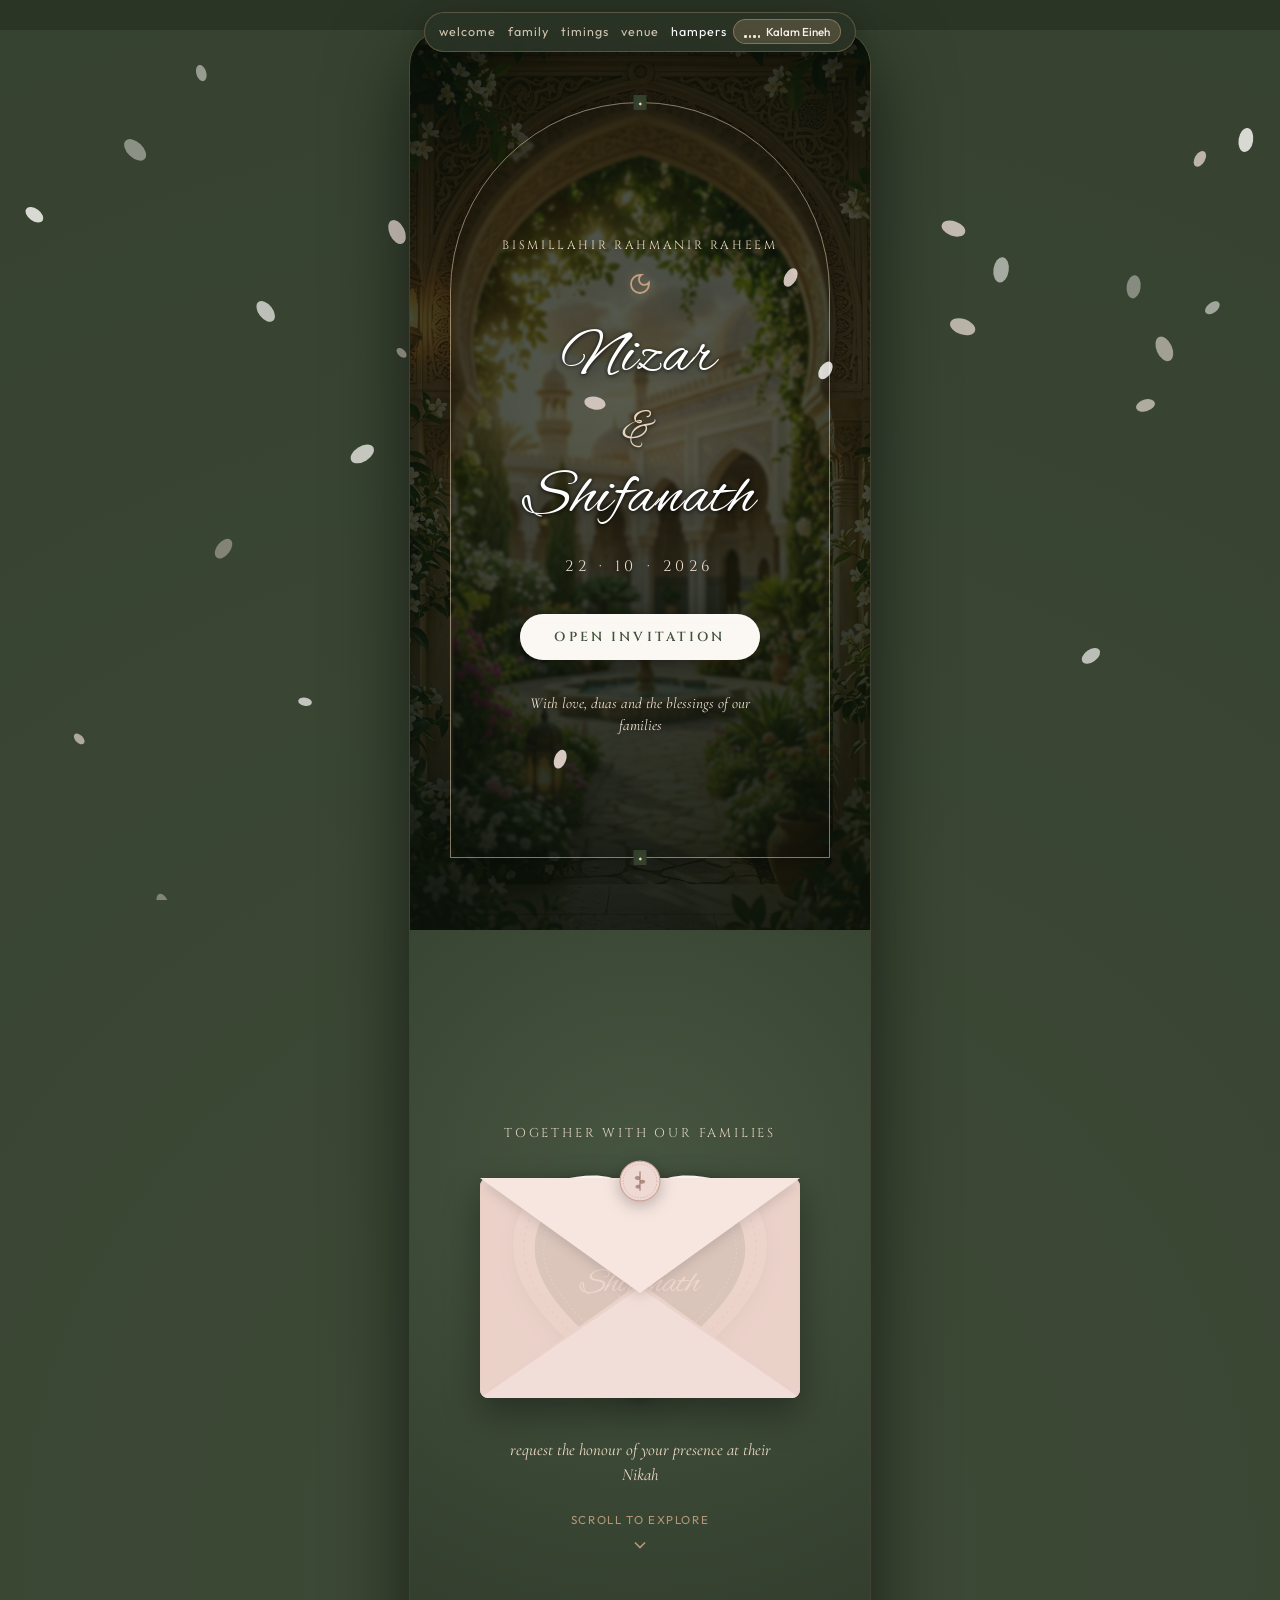
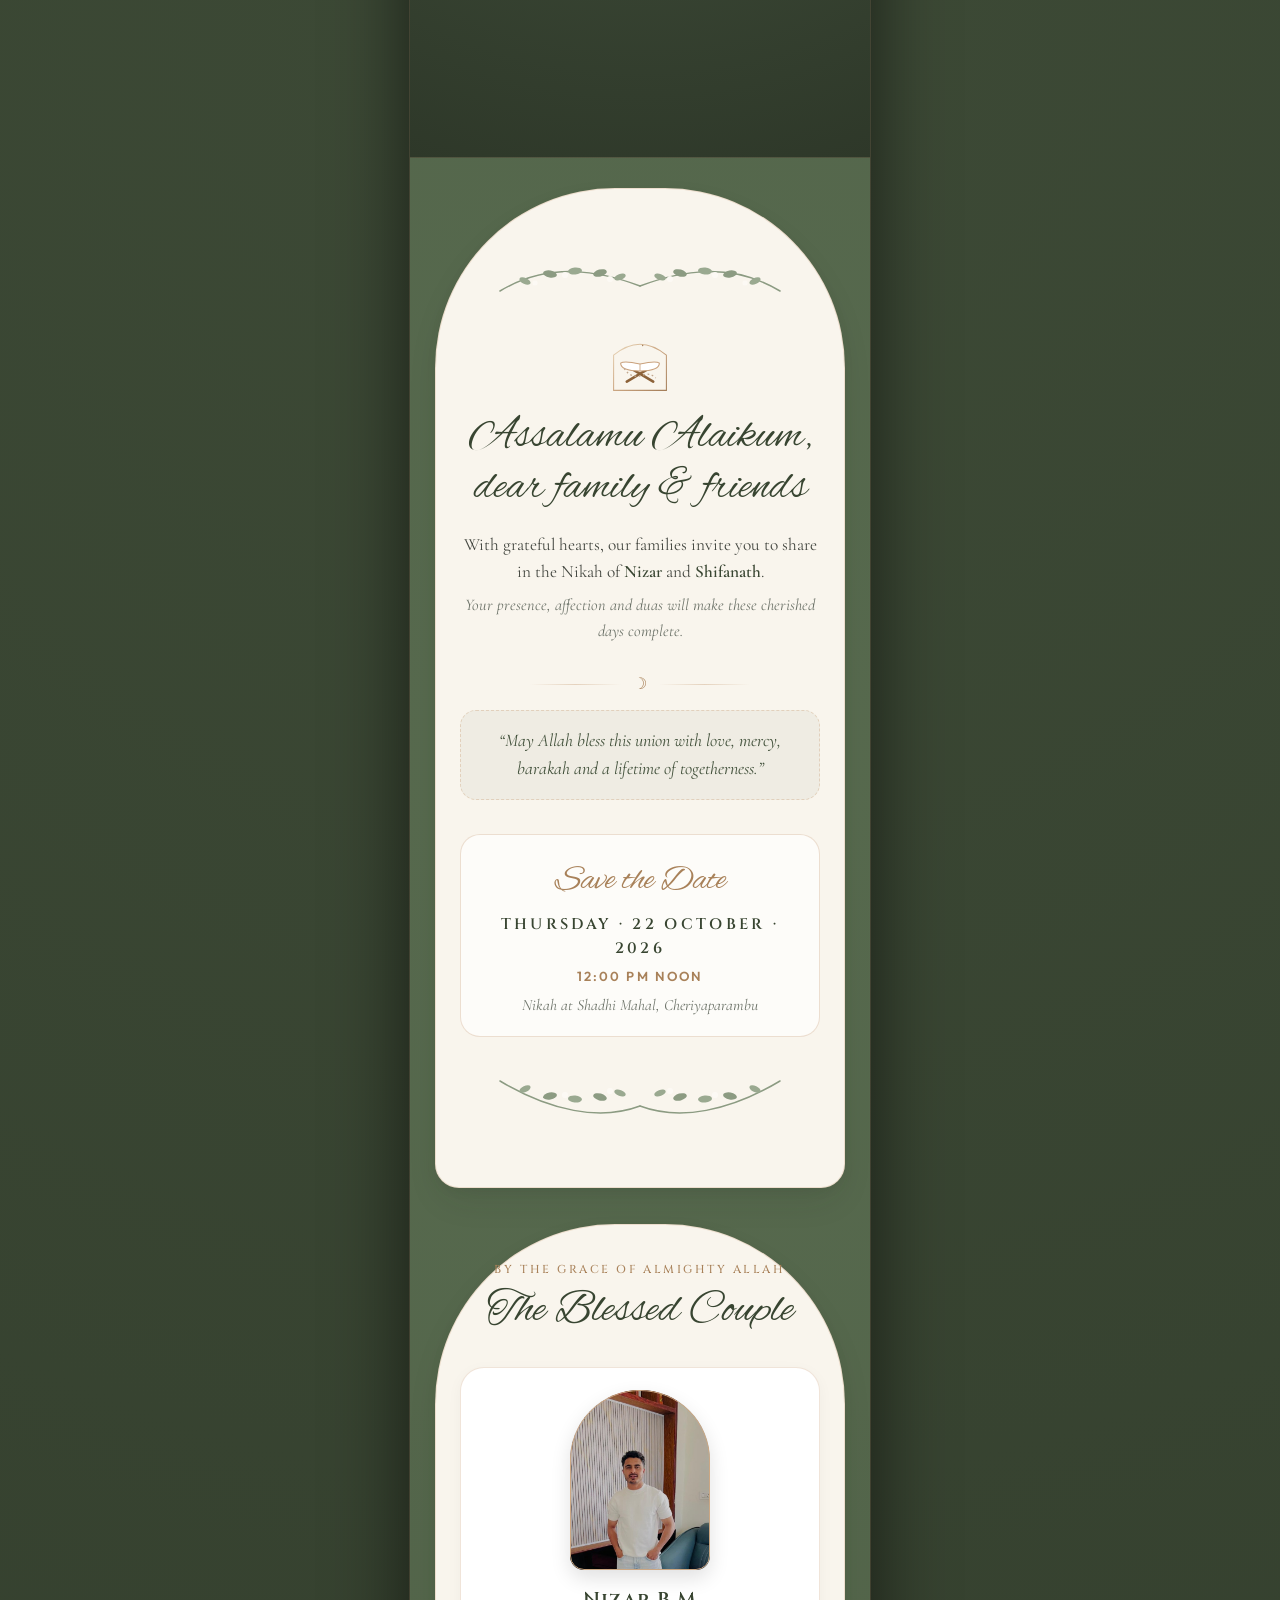
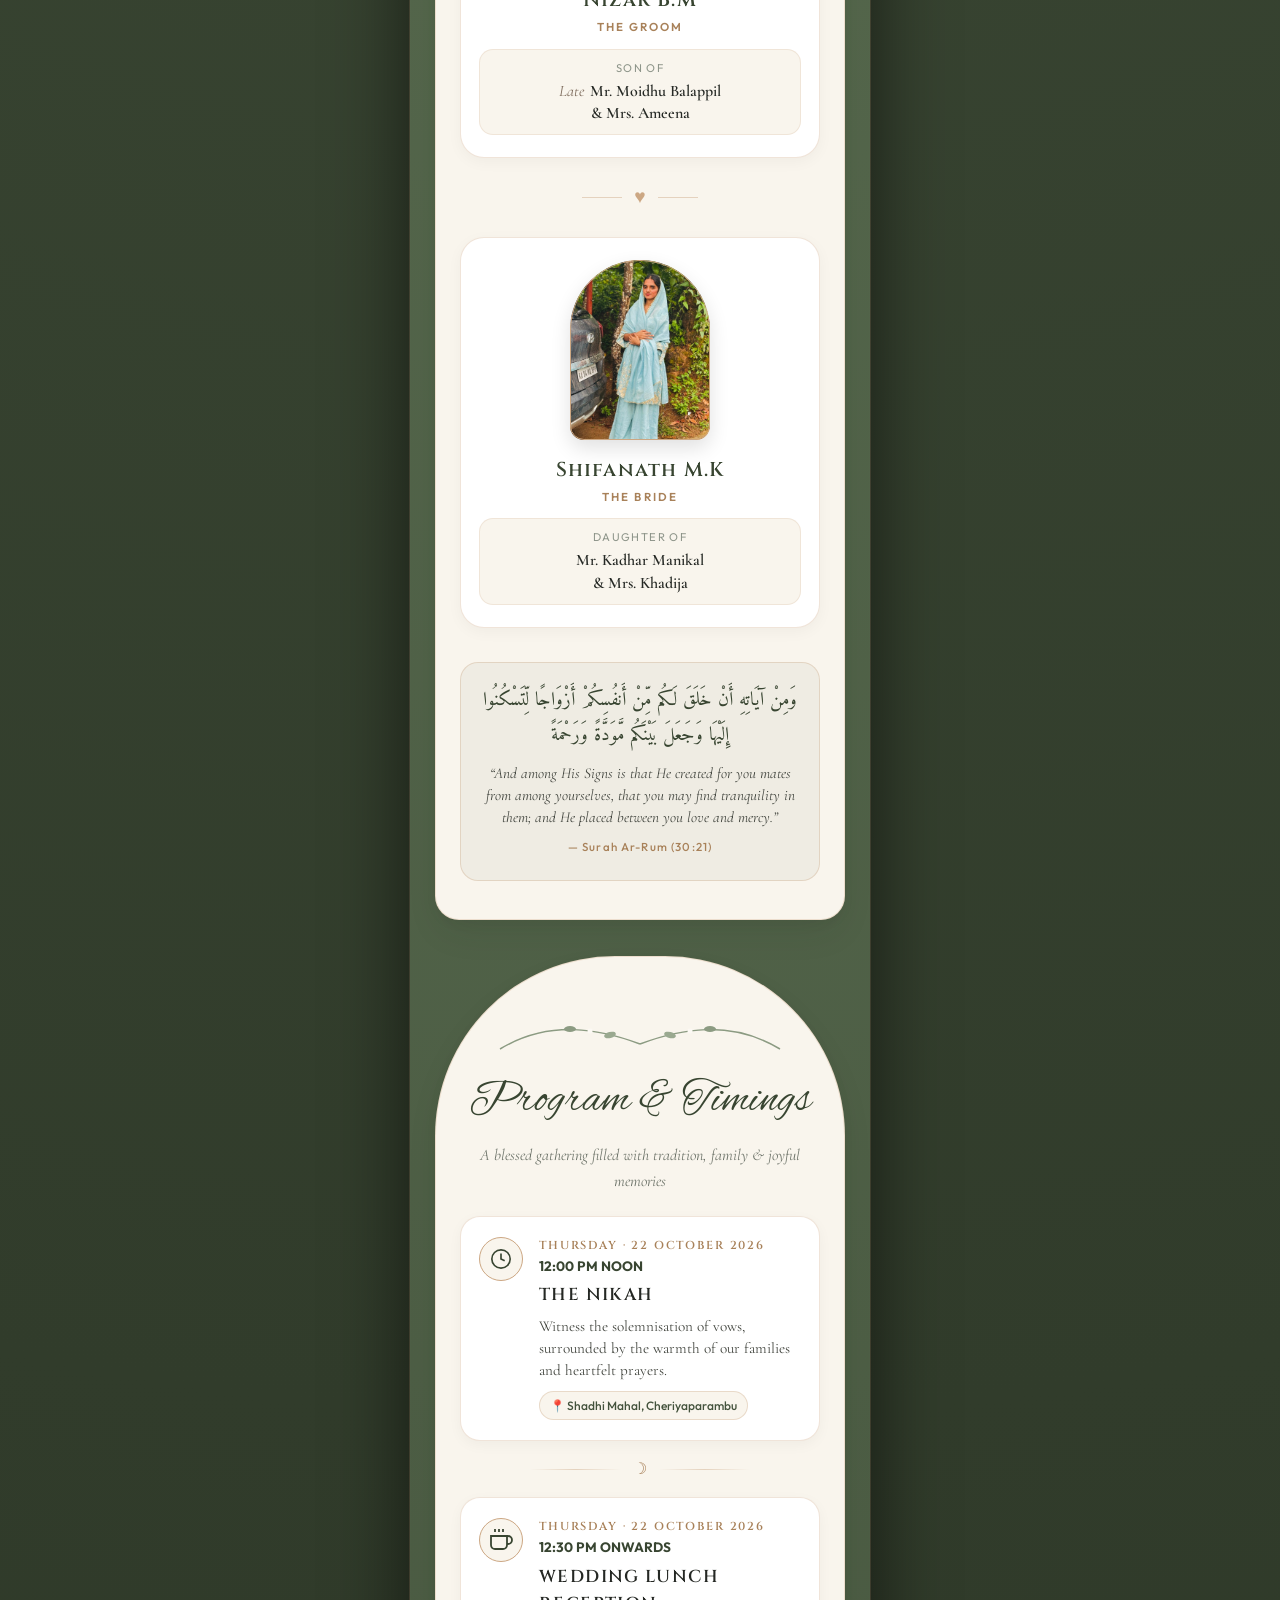
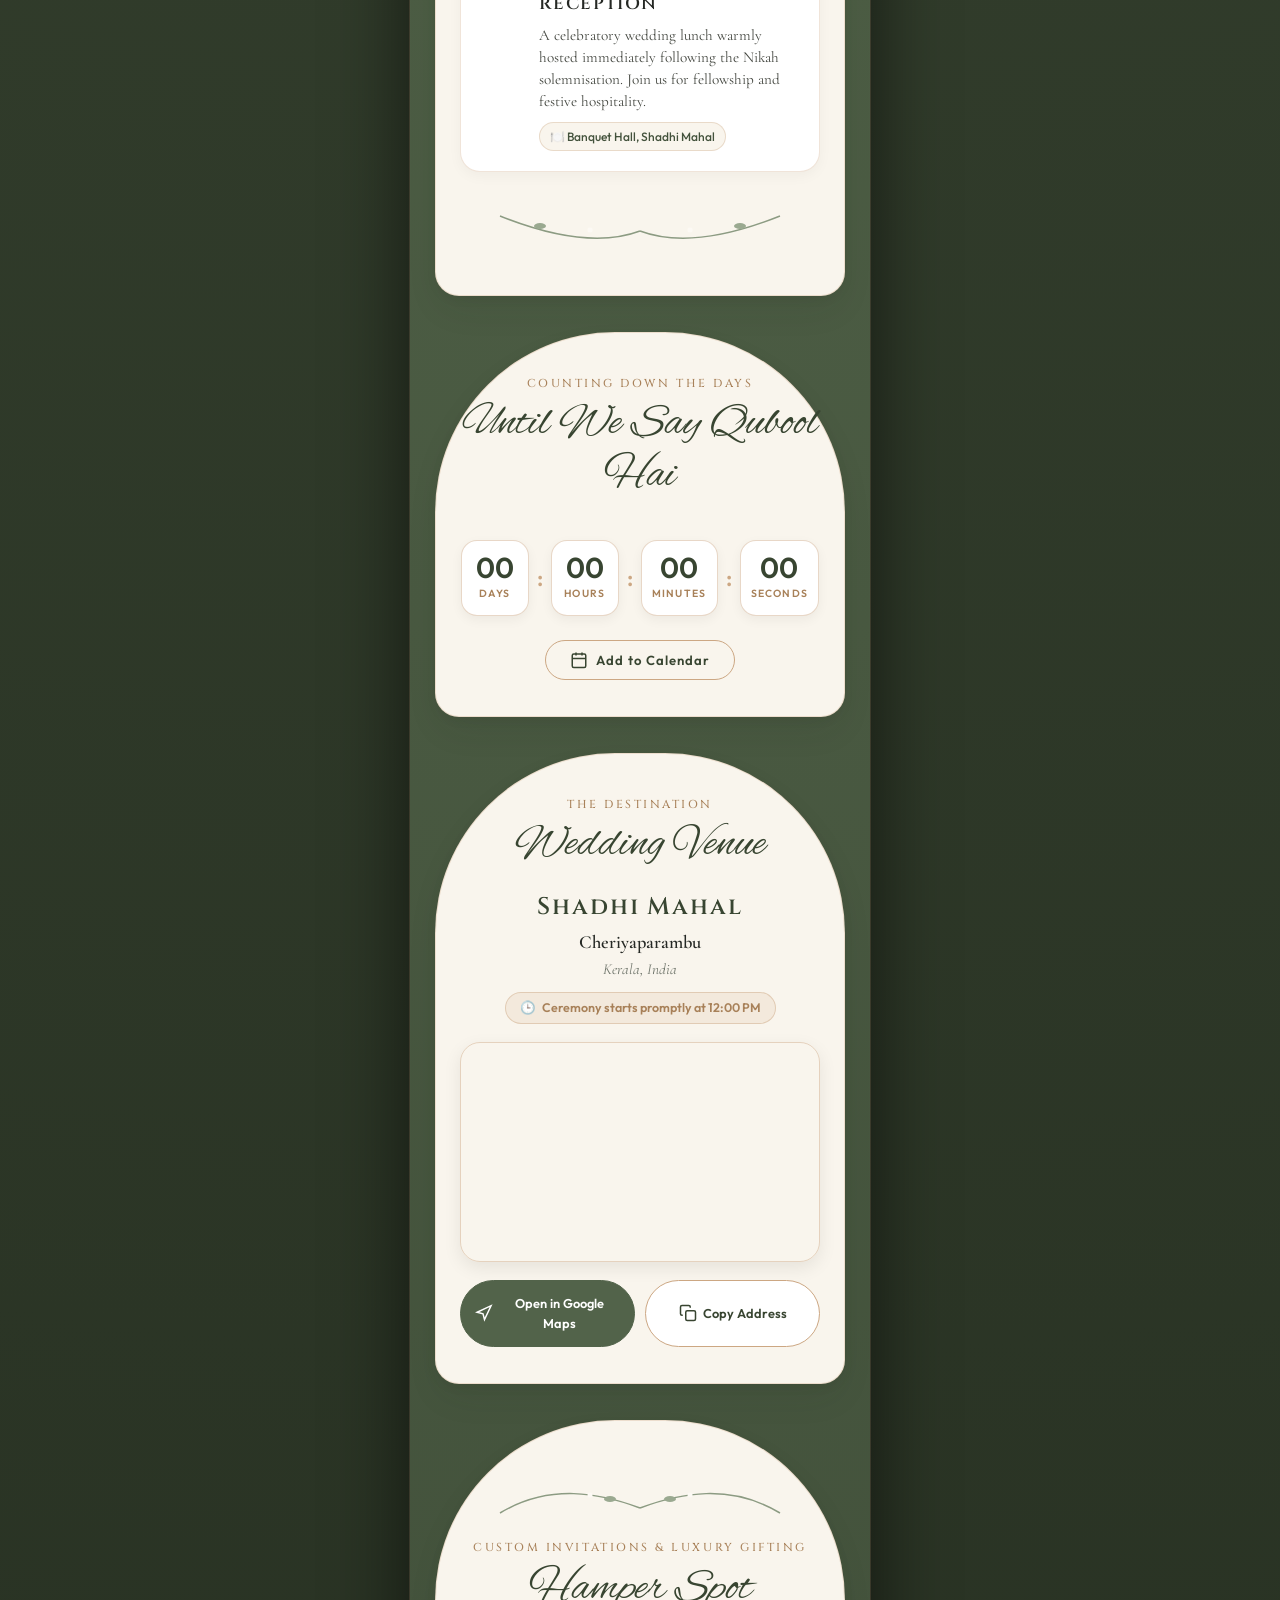
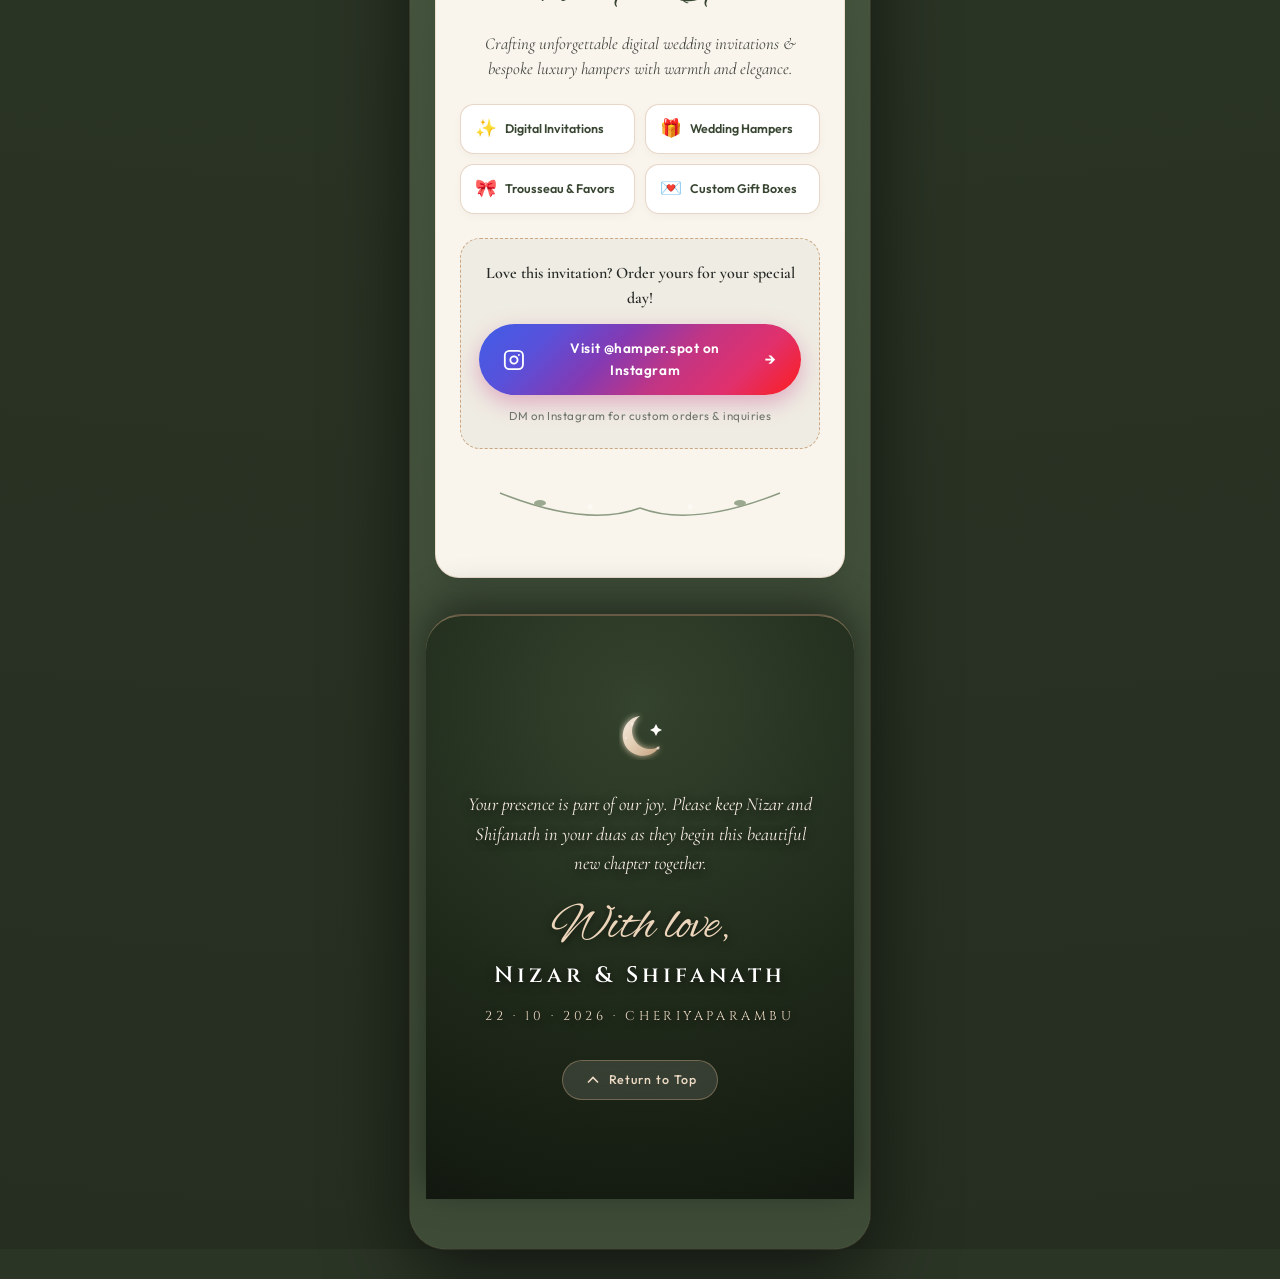
==== nikah-invitation/index.html @ 675d409e "Add files via upload" ====
<!DOCTYPE html>
<html lang="en">
<head>
  <meta charset="UTF-8">
  <meta name="viewport" content="width=device-width, initial-scale=1.0">
  <title>Nikah Ceremony | Nizar &amp; Shifanath</title>
  
  <!-- SEO & Social Sharing Meta Tags -->
  <meta name="description" content="You are cordially invited to celebrate the blessed Nikah of Nizar B.M and Shifanath M.K on Thursday, 22 October 2026 at 12:00 PM at Shadhi Mahal, Cheriyaparambu. Lunch followed after Nikah.">
  <meta property="og:title" content="Nikah Invitation | Nizar &amp; Shifanath">
  <meta property="og:description" content="With love, duas and blessings of our families. 22 October 2026 · Shadhi Mahal, Cheriyaparambu.">
  <meta property="og:image" content="assets/images/hero_garden.jpg">
  <meta property="og:type" content="website">

  <!-- Google Fonts Preconnect -->
  <link rel="preconnect" href="https://fonts.googleapis.com">
  <link rel="preconnect" href="https://fonts.gstatic.com" crossorigin>
  <link href="https://fonts.googleapis.com/css2?family=Alex+Brush&family=Amiri:ital,wght@0,400;0,700;1,400&family=Cinzel:wght@400;500;600;700&family=Cormorant+Garamond:ital,wght@0,400;0,500;0,600;0,700;1,400;1,600&family=Great+Vibes&family=Outfit:wght@300;400;500;600;700&display=swap" rel="stylesheet">

  <!-- Stylesheet -->
  <link rel="stylesheet" href="css/style.css">
</head>
<body>

  <!-- Floating Falling Petals Canvas -->
  <canvas id="petalsCanvas" aria-hidden="true"></canvas>

  <!-- ==========================================================================
       BACKGROUND AUDIO PLAYER (Kalam Eineh)
       ========================================================================== -->
  <audio id="bgAudio" loop preload="auto">
    <source src="assets/audio/kalam-eineh.m4a" type="audio/mp4">
    <source src="assets/audio/kalam-eineh.webm" type="audio/webm">
    <source src="assets/audio/bi-saraha-clean.m4a" type="audio/mp4">
  </audio>

  <!-- ==========================================================================
       FLOATING NAVIGATION & AUDIO CONTROLS
       ========================================================================== -->
  <header id="siteHeader" class="site-header" aria-label="Main Navigation">
    <nav class="nav-container">
      <ul class="nav-links">
        <li><a href="#welcome" class="nav-link" id="navWelcome">welcome</a></li>
        <li><a href="#family" class="nav-link" id="navFamily">family</a></li>
        <li><a href="#timings" class="nav-link" id="navTimings">timings</a></li>
        <li><a href="#venue" class="nav-link" id="navVenue">venue</a></li>
        <li><a href="#hampers" class="nav-link" id="navHampers">hampers</a></li>
      </ul>

      <!-- Music Pill Button: Kalam Eineh -->
      <button id="btnToggleMusic" class="music-pill" type="button" aria-label="Toggle background music: Kalam Eineh" title="Kalam Eineh - Sherine (كلام عينيه)">
        <span class="music-bars" aria-hidden="true">
          <span class="bar bar-1"></span>
          <span class="bar bar-2"></span>
          <span class="bar bar-3"></span>
          <span class="bar bar-4"></span>
        </span>
        <span class="music-label">Kalam Eineh</span>
      </button>
    </nav>
  </header>

  <!-- ==========================================================================
       APP CONTAINER (Mobile-First Luxury Container)
       ========================================================================== -->
  <div class="invitation-wrapper">

    <!-- ========================================================================
         SCREEN 1: THE SIGNATURE ARCH HERO SCREEN ("OPEN INVITATION")
         ======================================================================== -->
    <section id="heroScreen" class="hero-screen" aria-label="Wedding Invitation Cover">
      <div class="hero-bg-media">
        <img src="assets/images/hero_garden.jpg" alt="Enchanted Garden Courtyard" class="hero-img">
        <div class="hero-vignette-overlay"></div>
      </div>

      <!-- Outer Arch Frame with Diamond Accents -->
      <div class="hero-arch-frame">
        <div class="arch-diamond-top" aria-hidden="true">◆</div>

        <div class="hero-content">
          <p class="bismillah-text">BISMILLAHIR RAHMANIR RAHEEM</p>
          
          <div class="crescent-icon" aria-hidden="true">
            <svg width="24" height="24" viewBox="0 0 24 24" fill="none" stroke="currentColor" stroke-width="1.8">
              <path d="M12 3a9 9 0 1 0 9 9c0-.46-.04-.92-.1-1.36a5.324 5.324 0 0 1-4.4 2.26 5.5 5.5 0 0 1-5.5-5.5c0-1.88.94-3.53 2.38-4.52A9.13 9.13 0 0 0 12 3z"/>
            </svg>
          </div>

          <h1 class="couple-names-hero">Nizar<br><span class="ampersand">&amp;</span><br>Shifanath</h1>

          <p class="wedding-date-hero">22 &middot; 10 &middot; 2026</p>

          <button id="btnOpenInvitation" class="btn-open-pill" type="button" aria-haspopup="dialog">
            <span class="btn-text">OPEN INVITATION</span>
            <span class="btn-glow" aria-hidden="true"></span>
          </button>

          <p class="hero-blessing-text">With love, duas and the blessings of our families</p>
        </div>

        <div class="arch-diamond-bottom" aria-hidden="true">◆</div>
      </div>
    </section>

    <!-- ========================================================================
         ENVELOPE REVEAL SECTION
         ======================================================================== -->
    <div id="envelopeSection" class="envelope-section">
      <div class="envelope-container">
        
        <p class="together-families-text">TOGETHER WITH OUR FAMILIES</p>

        <!-- Interactive 3D Envelope Box -->
        <div id="interactiveEnvelope" class="interactive-envelope" role="button" tabindex="0" aria-label="Open wedding invitation envelope">
          <!-- Back of envelope -->
          <div class="envelope-back"></div>

          <!-- Letter Card with Scalloped Lace Heart -->
          <div id="envelopeLetter" class="envelope-letter">
            <div class="lace-heart-card">
              <!-- Scalloped Lace Heart SVG Border -->
              <svg class="lace-heart-svg" viewBox="0 0 320 280" fill="none" xmlns="http://www.w3.org/2000/svg">
                <defs>
                  <filter id="laceShadow" x="-10%" y="-10%" width="120%" height="120%">
                    <feDropShadow dx="0" dy="4" stdDeviation="6" flood-color="rgba(0,0,0,0.25)"/>
                  </filter>
                  <linearGradient id="sageGrad" x1="0%" y1="0%" x2="100%" y2="100%">
                    <stop offset="0%" stop-color="#4e5c46" />
                    <stop offset="100%" stop-color="#3b4834" />
                  </linearGradient>
                  <linearGradient id="laceGrad" x1="0%" y1="0%" x2="0%" y2="100%">
                    <stop offset="0%" stop-color="#fdf9f5" />
                    <stop offset="50%" stop-color="#f3e7db" />
                    <stop offset="100%" stop-color="#e8d5c4" />
                  </linearGradient>
                </defs>

                <!-- Outer Scalloped Lace Heart Silhouette -->
                <path d="M160 262 C80 205, 18 152, 18 92 C18 42, 58 14, 108 14 C132 14, 150 24, 160 38 C170 24, 188 14, 212 14 C262 14, 302 42, 302 92 C302 152, 240 205, 160 262 Z"
                      fill="url(#laceGrad)" filter="url(#laceShadow)"/>

                <!-- Delicate Lace Eyelet Perforations & Scallop Beads -->
                <path d="M160 252 C88 200, 30 148, 30 94 C30 48, 66 22, 110 22 C132 22, 150 32, 160 46 C170 32, 188 22, 210 22 C254 22, 290 48, 290 94 C290 148, 232 200, 160 252 Z"
                      stroke="#cca783" stroke-width="2" stroke-dasharray="3,5" fill="none"/>

                <!-- Inner Sage Green Heart -->
                <path d="M160 240 C95 192, 42 144, 42 96 C42 55, 74 30, 112 30 C132 30, 150 40, 160 52 C170 40, 188 30, 208 30 C246 30, 278 55, 278 96 C278 144, 225 192, 160 240 Z"
                      fill="url(#sageGrad)"/>

                <!-- Gold Filigree Inner Lining -->
                <path d="M160 230 C100 185, 52 140, 52 98 C52 62, 80 38, 112 38 C130 38, 148 48, 160 60 C172 48, 190 38, 208 38 C240 38, 268 62, 268 98 C268 140, 220 185, 160 230 Z"
                      stroke="#d8bf9a" stroke-width="1.2" stroke-dasharray="2,3" fill="none" opacity="0.8"/>
              </svg>

              <!-- Names inside Lace Heart -->
              <div class="heart-names-content">
                <span class="heart-name">Nizar</span>
                <span class="heart-ampersand">&amp;</span>
                <span class="heart-name">Shifanath</span>
              </div>
            </div>
          </div>

          <!-- Front Pocket & Flap of Envelope -->
          <div class="envelope-pocket">
            <div class="envelope-bottom-fold"></div>
            <div class="envelope-left-fold"></div>
            <div class="envelope-right-fold"></div>
          </div>

          <div id="envelopeFlap" class="envelope-flap">
            <!-- Wax Seal with Olive Sprig -->
            <div id="waxSeal" class="wax-seal" title="Tap to open">
              <svg viewBox="0 0 60 60" width="46" height="46" fill="none">
                <circle cx="30" cy="30" r="26" fill="#eed9d3" stroke="#cca599" stroke-width="1.5"/>
                <circle cx="30" cy="30" r="22" stroke="#cca599" stroke-width="0.8" stroke-dasharray="2 2"/>
                <path d="M30 18 Q30 34 30 42" stroke="#a07a6e" stroke-width="1.5" stroke-linecap="round"/>
                <path d="M30 24 Q24 22 23 26 Q25 30 30 28" fill="#a07a6e" opacity="0.8"/>
                <path d="M30 29 Q36 27 37 31 Q35 35 30 33" fill="#a07a6e" opacity="0.8"/>
                <path d="M30 35 Q24 34 24 38 Q26 41 30 39" fill="#a07a6e" opacity="0.8"/>
              </svg>
            </div>
          </div>
        </div>

        <p class="request-honour-text">request the honour of your presence at their Nikah</p>

        <!-- Tap or Scroll Indicator -->
        <div class="scroll-cue" aria-hidden="true">
          <span class="scroll-cue-text">Scroll to explore</span>
          <svg class="scroll-cue-arrow" width="20" height="20" viewBox="0 0 24 24" fill="none" stroke="currentColor" stroke-width="2">
            <path d="M6 9l6 6 6-6"/>
          </svg>
        </div>

      </div>
    </div>

    <!-- ========================================================================
         MAIN INVITATION CONTENT
         ======================================================================== -->
    <main id="mainContent" class="main-content">

      <!-- ======================================================================
           SECTION 1: WELCOME & SACRED BLESSINGS CARD
           ====================================================================== -->
      <section id="welcome" class="invitation-card-section" aria-label="Welcome and Islamic Blessings">
        <div class="arched-card">
          <!-- Top Olive Wreath Garland SVG -->
          <div class="botanical-arch-top" aria-hidden="true">
            <svg viewBox="0 0 320 80" class="garland-svg" fill="none">
              <path d="M160 55 C120 40 70 30 20 60" stroke="#7d8f74" stroke-width="1.5" stroke-linecap="round"/>
              <path d="M160 55 C200 40 250 30 300 60" stroke="#7d8f74" stroke-width="1.5" stroke-linecap="round"/>
              <ellipse cx="140" cy="46" rx="6" ry="3" transform="rotate(-20 140 46)" fill="#8d9f84"/>
              <ellipse cx="120" cy="42" rx="7" ry="3.5" transform="rotate(-15 120 42)" fill="#7d8f74"/>
              <ellipse cx="95" cy="40" rx="7" ry="3.5" transform="rotate(-5 95 40)" fill="#8d9f84"/>
              <ellipse cx="70" cy="43" rx="7" ry="3.5" transform="rotate(10 70 43)" fill="#7d8f74"/>
              <ellipse cx="45" cy="50" rx="6" ry="3" transform="rotate(25 45 50)" fill="#8d9f84"/>
              <circle cx="130" cy="48" r="3" fill="#fdfaf6"/>
              <circle cx="85" cy="44" r="3" fill="#fdfaf6"/>
              <circle cx="55" cy="52" r="2.5" fill="#fdfaf6"/>
              <ellipse cx="180" cy="46" rx="6" ry="3" transform="rotate(20 180 46)" fill="#8d9f84"/>
              <ellipse cx="200" cy="42" rx="7" ry="3.5" transform="rotate(15 200 42)" fill="#7d8f74"/>
              <ellipse cx="225" cy="40" rx="7" ry="3.5" transform="rotate(5 225 40)" fill="#8d9f84"/>
              <ellipse cx="250" cy="43" rx="7" ry="3.5" transform="rotate(-10 250 43)" fill="#7d8f74"/>
              <ellipse cx="275" cy="50" rx="6" ry="3" transform="rotate(-25 275 50)" fill="#8d9f84"/>
              <circle cx="190" cy="48" r="3" fill="#fdfaf6"/>
              <circle cx="235" cy="44" r="3" fill="#fdfaf6"/>
              <circle cx="265" cy="52" r="2.5" fill="#fdfaf6"/>
            </svg>
          </div>

          <!-- Quran & Rehal Medallion Vignette -->
          <div class="quran-medallion-wrap">
            <div class="medallion-frame">
              <svg viewBox="0 0 100 80" class="rehal-svg" fill="none">
                <defs>
                  <linearGradient id="goldMedal" x1="0" y1="0" x2="1" y2="1">
                    <stop offset="0%" stop-color="#e9d6b9"/>
                    <stop offset="50%" stop-color="#cca783"/>
                    <stop offset="100%" stop-color="#a47d58"/>
                  </linearGradient>
                </defs>
                <path d="M20 70 L20 30 Q50 5 80 30 L80 70 Z" fill="#f9f5ed" stroke="url(#goldMedal)" stroke-width="1.2"/>
                <path d="M35 60 L65 42 M65 60 L35 42" stroke="#8c6239" stroke-width="3" stroke-linecap="round"/>
                <path d="M50 40 Q32 36 28 39 Q28 48 50 48 Q72 48 72 39 Q68 36 50 40 Z" fill="#fff" stroke="#caa27d" stroke-width="1.2"/>
                <path d="M50 40 L50 48" stroke="#cca783" stroke-width="1"/>
                <path d="M32 45 Q40 58 55 52 Q62 50 68 56" stroke="#c0a68d" stroke-width="1.5" stroke-dasharray="2,3"/>
                <path d="M48 20 A3 3 0 0 0 52 23 A3 3 0 0 1 48 20" fill="#a47d58"/>
                <circle cx="53" cy="19" r="0.8" fill="#a47d58"/>
              </svg>
            </div>
          </div>

          <!-- Greeting -->
          <h2 class="script-title">Assalamu Alaikum,<br>dear family &amp; friends</h2>

          <div class="card-body-text">
            <p>
              With grateful hearts, our families invite you to share in the Nikah of 
              <strong>Nizar</strong> and <strong>Shifanath</strong>.
            </p>
            <p class="blessing-sentence">
              Your presence, affection and duas will make these cherished days complete.
            </p>
          </div>

          <!-- Moon divider -->
          <div class="crescent-divider" aria-hidden="true">
            <span class="divider-line"></span>
            <span class="moon-symbol">☽</span>
            <span class="divider-line"></span>
          </div>

          <!-- Islamic Dua -->
          <blockquote class="islamic-dua">
            &ldquo;May Allah bless this union with love, mercy, barakah and a lifetime of togetherness.&rdquo;
          </blockquote>

          <!-- Save the Date -->
          <div class="save-the-date-block">
            <p class="save-the-date-script">Save the Date</p>
            <p class="date-caps">THURSDAY &middot; 22 OCTOBER &middot; 2026</p>
            <p class="time-caps">12:00 PM NOON</p>
            <p class="venue-caps">Nikah at Shadhi Mahal, Cheriyaparambu</p>
          </div>

          <!-- Bottom Olive Wreath Garland SVG -->
          <div class="botanical-arch-bottom" aria-hidden="true">
            <svg viewBox="0 0 320 80" class="garland-svg-bottom" fill="none">
              <path d="M20 20 C70 50 120 60 160 45" stroke="#7d8f74" stroke-width="1.5" stroke-linecap="round"/>
              <path d="M300 20 C250 50 200 60 160 45" stroke="#7d8f74" stroke-width="1.5" stroke-linecap="round"/>
              <ellipse cx="45" cy="28" rx="6" ry="3" transform="rotate(-25 45 28)" fill="#8d9f84"/>
              <ellipse cx="70" cy="35" rx="7" ry="3.5" transform="rotate(-10 70 35)" fill="#7d8f74"/>
              <ellipse cx="95" cy="38" rx="7" ry="3.5" transform="rotate(5 95 38)" fill="#8d9f84"/>
              <ellipse cx="120" cy="36" rx="7" ry="3.5" transform="rotate(15 120 36)" fill="#7d8f74"/>
              <ellipse cx="140" cy="32" rx="6" ry="3" transform="rotate(20 140 32)" fill="#8d9f84"/>
              <ellipse cx="275" cy="28" rx="6" ry="3" transform="rotate(25 275 28)" fill="#8d9f84"/>
              <ellipse cx="250" cy="35" rx="7" ry="3.5" transform="rotate(10 250 35)" fill="#7d8f74"/>
              <ellipse cx="225" cy="38" rx="7" ry="3.5" transform="rotate(-5 225 38)" fill="#8d9f84"/>
              <ellipse cx="200" cy="36" rx="7" ry="3.5" transform="rotate(-15 200 36)" fill="#7d8f74"/>
              <ellipse cx="180" cy="32" rx="6" ry="3" transform="rotate(-20 180 32)" fill="#8d9f84"/>
              <circle cx="85" cy="34" r="3" fill="#fdfaf6"/>
              <circle cx="130" cy="30" r="3" fill="#fdfaf6"/>
              <circle cx="190" cy="30" r="3" fill="#fdfaf6"/>
              <circle cx="235" cy="34" r="3" fill="#fdfaf6"/>
            </svg>
          </div>
        </div>
      </section>

      <!-- ======================================================================
           SECTION 2: THE BRIDE & GROOM AND FAMILIES (Groom's Father: Late)
           ====================================================================== -->
      <section id="family" class="invitation-card-section" aria-label="Bride and Groom and Parents">
        <div class="arched-card family-card">
          <p class="section-eyebrow">BY THE GRACE OF ALMIGHTY ALLAH</p>
          <h2 class="script-title">The Blessed Couple</h2>
          
          <div class="couple-grid">
            <!-- Groom Card -->
            <div class="person-card groom-profile">
              <div class="person-photo-arch">
                <img src="assets/images/groom.jpg" alt="Groom Nizar B.M" class="person-photo" loading="lazy">
                <div class="photo-gold-border" aria-hidden="true"></div>
              </div>
              <h3 class="person-name">Nizar B.M</h3>
              <p class="person-title">THE GROOM</p>
              <div class="parents-box">
                <span class="parent-label">Son of</span>
                <p class="parent-names"><span class="late-title">Late</span> Mr. Moidhu Balappil<br>&amp; Mrs. Ameena</p>
              </div>
            </div>

            <!-- Couple Heart Centerpiece -->
            <div class="couple-connector" aria-hidden="true">
              <span class="connector-line"></span>
              <span class="connector-heart">&hearts;</span>
              <span class="connector-line"></span>
            </div>

            <!-- Bride Card -->
            <div class="person-card bride-profile">
              <div class="person-photo-arch">
                <img src="assets/images/bride.jpg" alt="Bride Shifanath M.K" class="person-photo" loading="lazy">
                <div class="photo-gold-border" aria-hidden="true"></div>
              </div>
              <h3 class="person-name">Shifanath M.K</h3>
              <p class="person-title">THE BRIDE</p>
              <div class="parents-box">
                <span class="parent-label">Daughter of</span>
                <p class="parent-names">Mr. Kadhar Manikal<br>&amp; Mrs. Khadija</p>
              </div>
            </div>
          </div>

          <!-- Quran Verse on Marriage -->
          <div class="quran-quote-box">
            <div class="arabic-script" lang="ar" dir="rtl">
              وَمِنْ آيَاتِهِ أَنْ خَلَقَ لَكُم مِّنْ أَنفُسِكُمْ أَزْوَاجًا لِّتَسْكُنُوا إِلَيْهَا وَجَعَلَ بَيْنَكُم مَّوَدَّةً وَرَحْمَةً
            </div>
            <p class="quote-translation">
              &ldquo;And among His Signs is that He created for you mates from among yourselves, that you may find tranquility in them; and He placed between you love and mercy.&rdquo;
            </p>
            <span class="quote-surah">&mdash; Surah Ar-Rum (30:21)</span>
          </div>
        </div>
      </section>

      <!-- ======================================================================
           SECTION 3: CELEBRATION TIMINGS & PROGRAM (Lunch Followed after Nikah)
           ====================================================================== -->
      <section id="timings" class="invitation-card-section" aria-label="Ceremony Schedule and Events">
        <div class="arched-card events-card">
          <!-- Top Olive Garland -->
          <div class="botanical-arch-top" aria-hidden="true">
            <svg viewBox="0 0 320 60" class="garland-svg" fill="none">
              <path d="M160 45 C120 30 70 20 20 50" stroke="#7d8f74" stroke-width="1.5"/>
              <path d="M160 45 C200 30 250 20 300 50" stroke="#7d8f74" stroke-width="1.5"/>
              <ellipse cx="130" cy="36" rx="6" ry="3" transform="rotate(-15 130 36)" fill="#8d9f84"/>
              <ellipse cx="190" cy="36" rx="6" ry="3" transform="rotate(15 190 36)" fill="#8d9f84"/>
              <ellipse cx="90" cy="30" rx="6" ry="3" fill="#7d8f74"/>
              <ellipse cx="230" cy="30" rx="6" ry="3" fill="#7d8f74"/>
              <circle cx="110" cy="32" r="2.5" fill="#fdfaf6"/>
              <circle cx="210" cy="32" r="2.5" fill="#fdfaf6"/>
            </svg>
          </div>

          <h2 class="script-title">Program &amp; Timings</h2>
          <p class="celebration-subtitle">A blessed gathering filled with tradition, family &amp; joyful memories</p>

          <div class="timeline-container">
            <!-- Event 1: The Nikah -->
            <div class="timeline-item">
              <div class="timeline-badge" aria-hidden="true">
                <svg width="22" height="22" viewBox="0 0 24 24" fill="none" stroke="currentColor" stroke-width="1.8">
                  <circle cx="12" cy="12" r="10"/>
                  <polyline points="12 6 12 12 16 14"/>
                </svg>
              </div>
              <div class="timeline-content">
                <p class="event-date">THURSDAY &middot; 22 OCTOBER 2026</p>
                <p class="event-time">12:00 PM NOON</p>
                <h3 class="event-title">THE NIKAH</h3>
                <p class="event-desc">
                  Witness the solemnisation of vows, surrounded by the warmth of our families and heartfelt prayers.
                </p>
                <span class="event-location-pill">📍 Shadhi Mahal, Cheriyaparambu</span>
              </div>
            </div>

            <!-- Divider with crescent -->
            <div class="crescent-divider timeline-divider" aria-hidden="true">
              <span class="divider-line"></span>
              <span class="moon-symbol">☽</span>
              <span class="divider-line"></span>
            </div>

            <!-- Event 2: Lunch followed after Nikah -->
            <div class="timeline-item">
              <div class="timeline-badge feast-badge" aria-hidden="true">
                <svg width="24" height="24" viewBox="0 0 24 24" fill="none" stroke="currentColor" stroke-width="1.8">
                  <path d="M18 8h1a4 4 0 0 1 0 8h-1"/>
                  <path d="M2 8h16v9a4 4 0 0 1-4 4H6a4 4 0 0 1-4-4V8z"/>
                  <line x1="6" y1="1" x2="6" y2="4"/>
                  <line x1="10" y1="1" x2="10" y2="4"/>
                  <line x1="14" y1="1" x2="14" y2="4"/>
                </svg>
              </div>
              <div class="timeline-content">
                <p class="event-date">THURSDAY &middot; 22 OCTOBER 2026</p>
                <p class="event-time">12:30 PM ONWARDS</p>
                <h3 class="event-title">WEDDING LUNCH RECEPTION</h3>
                <p class="event-desc">
                  A celebratory wedding lunch warmly hosted immediately following the Nikah solemnisation. Join us for fellowship and festive hospitality.
                </p>
                <span class="event-location-pill">🍽️ Banquet Hall, Shadhi Mahal</span>
              </div>
            </div>
          </div>

          <!-- Bottom Olive Garland -->
          <div class="botanical-arch-bottom" aria-hidden="true">
            <svg viewBox="0 0 320 60" class="garland-svg-bottom" fill="none">
              <path d="M20 20 C70 40 120 50 160 35" stroke="#7d8f74" stroke-width="1.5"/>
              <path d="M300 20 C250 40 200 50 160 35" stroke="#7d8f74" stroke-width="1.5"/>
              <ellipse cx="60" cy="30" rx="6" ry="3" fill="#8d9f84"/>
              <ellipse cx="260" cy="30" rx="6" ry="3" fill="#8d9f84"/>
              <circle cx="110" cy="34" r="2.5" fill="#fdfaf6"/>
              <circle cx="210" cy="34" r="2.5" fill="#fdfaf6"/>
            </svg>
          </div>
        </div>
      </section>

      <!-- ======================================================================
           SECTION 4: LIVE COUNTDOWN & CALENDAR
           ====================================================================== -->
      <section class="invitation-card-section" aria-label="Countdown to Wedding">
        <div class="arched-card countdown-card">
          <p class="section-eyebrow">COUNTING DOWN THE DAYS</p>
          <h2 class="script-title">Until We Say Qubool Hai</h2>

          <div id="countdownGrid" class="countdown-grid" role="timer" aria-live="polite">
            <div class="countdown-unit">
              <span id="countDays" class="unit-number">--</span>
              <span class="unit-label">DAYS</span>
            </div>
            <span class="countdown-separator" aria-hidden="true">:</span>
            <div class="countdown-unit">
              <span id="countHours" class="unit-number">--</span>
              <span class="unit-label">HOURS</span>
            </div>
            <span class="countdown-separator" aria-hidden="true">:</span>
            <div class="countdown-unit">
              <span id="countMins" class="unit-number">--</span>
              <span class="unit-label">MINUTES</span>
            </div>
            <span class="countdown-separator" aria-hidden="true">:</span>
            <div class="countdown-unit">
              <span id="countSecs" class="unit-number">--</span>
              <span class="unit-label">SECONDS</span>
            </div>
          </div>

          <div class="calendar-actions">
            <button id="btnAddToCalendar" class="btn-calendar" type="button">
              <svg width="18" height="18" viewBox="0 0 24 24" fill="none" stroke="currentColor" stroke-width="2">
                <rect x="3" y="4" width="18" height="18" rx="2" ry="2"/>
                <line x1="16" y1="2" x2="16" y2="6"/>
                <line x1="8" y1="2" x2="8" y2="6"/>
                <line x1="3" y1="10" x2="21" y2="10"/>
              </svg>
              <span>Add to Calendar</span>
            </button>
          </div>
        </div>
      </section>

      <!-- ======================================================================
           SECTION 5: VENUE & DIRECTIONS
           ====================================================================== -->
      <section id="venue" class="invitation-card-section" aria-label="Venue and Location">
        <div class="arched-card venue-card">
          <p class="section-eyebrow">THE DESTINATION</p>
          <h2 class="script-title">Wedding Venue</h2>

          <div class="venue-details-box">
            <h3 class="venue-name">Shadhi Mahal</h3>
            <p class="venue-area">Cheriyaparambu</p>
            <p class="venue-sub">Kerala, India</p>

            <div class="venue-time-badge">
              <span class="venue-clock-icon">🕒</span>
              <span>Ceremony starts promptly at 12:00 PM</span>
            </div>
          </div>

          <!-- Location Map Frame -->
          <div class="map-embed-wrapper">
            <iframe 
              src="https://www.google.com/maps?q=Shadhi+Mahal+Cheriyaparambu&output=embed" 
              class="google-map-iframe" 
              loading="lazy" 
              referrerpolicy="no-referrer-when-downgrade"
              title="Google Map location of Shadhi Mahal, Cheriyaparambu">
            </iframe>
          </div>

          <!-- Venue Action Buttons -->
          <div class="venue-action-buttons">
            <a href="https://maps.google.com/?q=Shadhi+Mahal+Cheriyaparambu" target="_blank" rel="noopener noreferrer" class="btn-venue-action primary" id="btnOpenMaps">
              <svg width="18" height="18" viewBox="0 0 24 24" fill="none" stroke="currentColor" stroke-width="2">
                <polygon points="3 11 22 2 13 21 11 13 3 11"/>
              </svg>
              <span>Open in Google Maps</span>
            </a>

            <button type="button" class="btn-venue-action secondary" id="btnCopyAddress">
              <svg width="18" height="18" viewBox="0 0 24 24" fill="none" stroke="currentColor" stroke-width="2">
                <rect x="9" y="9" width="13" height="13" rx="2" ry="2"/>
                <path d="M5 15H4a2 2 0 0 1-2-2V4a2 2 0 0 1 2-2h9a2 2 0 0 1 2 2v1"/>
              </svg>
              <span id="copyBtnText">Copy Address</span>
            </button>
          </div>
        </div>
      </section>

      <!-- ======================================================================
           SECTION 6: INVITATION ORDERS & HAMPERS — HAMPER SPOT
           ====================================================================== -->
      <section id="hampers" class="invitation-card-section" aria-label="Hamper Spot Custom Invitations and Hampers">
        <div class="arched-card hamper-spot-card">
          <!-- Top Olive Garland -->
          <div class="botanical-arch-top" aria-hidden="true">
            <svg viewBox="0 0 320 60" class="garland-svg" fill="none">
              <path d="M160 45 C120 30 70 20 20 50" stroke="#7d8f74" stroke-width="1.5"/>
              <path d="M160 45 C200 30 250 20 300 50" stroke="#7d8f74" stroke-width="1.5"/>
              <ellipse cx="130" cy="36" rx="6" ry="3" fill="#8d9f84"/>
              <ellipse cx="190" cy="36" rx="6" ry="3" fill="#8d9f84"/>
              <circle cx="110" cy="32" r="2.5" fill="#fdfaf6"/>
              <circle cx="210" cy="32" r="2.5" fill="#fdfaf6"/>
            </svg>
          </div>

          <p class="section-eyebrow">CUSTOM INVITATIONS &amp; LUXURY GIFTING</p>
          <h2 class="script-title">Hamper Spot</h2>
          
          <p class="hamper-tagline">
            Crafting unforgettable digital wedding invitations &amp; bespoke luxury hampers with warmth and elegance.
          </p>

          <!-- Hamper Offerings Grid -->
          <div class="hamper-features-grid">
            <div class="hamper-feature-pill">
              <span class="feature-icon">✨</span>
              <span class="feature-title">Digital Invitations</span>
            </div>
            <div class="hamper-feature-pill">
              <span class="feature-icon">🎁</span>
              <span class="feature-title">Wedding Hampers</span>
            </div>
            <div class="hamper-feature-pill">
              <span class="feature-icon">🎀</span>
              <span class="feature-title">Trousseau &amp; Favors</span>
            </div>
            <div class="hamper-feature-pill">
              <span class="feature-icon">💌</span>
              <span class="feature-title">Custom Gift Boxes</span>
            </div>
          </div>

          <div class="hamper-cta-box">
            <p class="hamper-prompt-text">Love this invitation? Order yours for your special day!</p>
            
            <a href="https://www.instagram.com/hamper.spot?xtok=aG1zZnZma3k3bDJi&utm_source=qr" 
               target="_blank" 
               rel="noopener noreferrer" 
               class="btn-hamper-instagram"
               id="btnHamperInstagram">
              <!-- Instagram Gradient Logo SVG -->
              <svg width="22" height="22" viewBox="0 0 24 24" fill="none" stroke="currentColor" stroke-width="2" stroke-linecap="round" stroke-linejoin="round">
                <rect x="2" y="2" width="20" height="20" rx="5" ry="5"></rect>
                <path d="M16 11.37A4 4 0 1 1 12.63 8 4 4 0 0 1 16 11.37z"></path>
                <line x1="17.5" y1="6.5" x2="17.51" y2="6.5"></line>
              </svg>
              <span>Visit @hamper.spot on Instagram</span>
              <span class="btn-arrow" aria-hidden="true">&rarr;</span>
            </a>

            <span class="instagram-handle-sub">DM on Instagram for custom orders &amp; inquiries</span>
          </div>

          <!-- Bottom Olive Garland -->
          <div class="botanical-arch-bottom" aria-hidden="true">
            <svg viewBox="0 0 320 60" class="garland-svg-bottom" fill="none">
              <path d="M20 20 C70 40 120 50 160 35" stroke="#7d8f74" stroke-width="1.5"/>
              <path d="M300 20 C250 40 200 50 160 35" stroke="#7d8f74" stroke-width="1.5"/>
              <ellipse cx="60" cy="30" rx="6" ry="3" fill="#8d9f84"/>
              <ellipse cx="260" cy="30" rx="6" ry="3" fill="#8d9f84"/>
              <circle cx="110" cy="34" r="2.5" fill="#fdfaf6"/>
              <circle cx="210" cy="34" r="2.5" fill="#fdfaf6"/>
            </svg>
          </div>
        </div>
      </section>

      <!-- ======================================================================
           SECTION 7: CLOSING FAMILY BLESSINGS (STUNNING COLOR PALETTE - NO IMAGE)
           ====================================================================== -->
      <section class="night-courtyard-section color-only-closing" aria-label="Closing Duas and Family Blessings">
        
        <!-- Glowing Crescent & Lantern Decorative Motif -->
        <div class="closing-celestial-motif" aria-hidden="true">
          <svg width="60" height="60" viewBox="0 0 60 60" fill="none" class="celestial-crescent-svg">
            <defs>
              <linearGradient id="goldGlow" x1="0%" y1="0%" x2="100%" y2="100%">
                <stop offset="0%" stop-color="#fff6ea"/>
                <stop offset="50%" stop-color="#ecd5ba"/>
                <stop offset="100%" stop-color="#cca783"/>
              </linearGradient>
              <filter id="softGlow">
                <feGaussianBlur stdDeviation="3" result="blur"/>
                <feMerge>
                  <feMergeNode in="blur"/>
                  <feMergeNode in="SourceGraphic"/>
                </feMerge>
              </filter>
            </defs>
            <!-- Crescent Moon -->
            <path d="M30 10 A20 20 0 1 0 50 40 A15 15 0 0 1 30 10 Z" fill="url(#goldGlow)" filter="url(#softGlow)" opacity="0.95"/>
            <!-- Radiant Star Sparkles -->
            <polygon points="46,18 48,22 52,24 48,26 46,30 44,26 40,24 44,22" fill="#fffdfa"/>
            <circle cx="22" cy="18" r="1.5" fill="#faede8" opacity="0.7"/>
            <circle cx="16" cy="32" r="1.2" fill="#faede8" opacity="0.6"/>
            <circle cx="48" cy="42" r="1.5" fill="#faede8" opacity="0.7"/>
          </svg>
        </div>

        <div class="night-content-card">
          <p class="night-dua-text">
            Your presence is part of our joy. Please keep Nizar and Shifanath in your duas as they begin this beautiful new chapter together.
          </p>

          <p class="with-love-script">With love,</p>
          <p class="closing-couple-names">Nizar &amp; Shifanath</p>

          <p class="closing-footer-date">22 &middot; 10 &middot; 2026 &middot; CHERIYAPARAMBU</p>

          <button id="btnScrollToTop" class="btn-back-to-top" type="button" aria-label="Back to top">
            <svg width="20" height="20" viewBox="0 0 24 24" fill="none" stroke="currentColor" stroke-width="2">
              <path d="M18 15l-6-6-6 6"/>
            </svg>
            <span>Return to Top</span>
          </button>
        </div>
      </section>

    </main>

  </div>

  <!-- Toast Notification -->
  <div id="toastNotification" class="toast-notification" role="status" aria-live="polite" hidden></div>

  <!-- JavaScript -->
  <script src="js/script.js"></script>
</body>
</html>
---- nikah-invitation/css/style.css ----
/* ==========================================================================
   NIKAH CEREMONY INVITATION — NIZAR & SHIFANATH
   Theme: Sage Green, Rose Blush & Parchment Garden (Instagram Reel Inspired)
   ========================================================================== */

/* --- CSS Reset & Custom Properties --- */
:root {
  --color-sage-deep: #384531;
  --color-sage-dark: #43523c;
  --color-sage-primary: #52634a;
  --color-sage-medium: #6f8265;
  --color-sage-light: #94a68c;
  --color-sage-soft: #c4d1be;
  --color-sage-wash: #e9efe6;

  --color-cream-bg: #fcf9f4;
  --color-cream-card: #f9f5ed;
  --color-parchment: #f4ecdf;
  --color-parchment-dark: #e8decb;

  --color-blush-soft: #faede8;
  --color-blush-paper: #f4dfd8;
  --color-blush-wax: #e2c0b5;
  --color-blush-deep: #a67c70;

  --color-gold-light: #f3e5ce;
  --color-gold-primary: #cca783;
  --color-gold-dark: #a88159;
  --color-gold-border: rgba(204, 167, 131, 0.45);

  --color-text-charcoal: #252824;
  --color-text-warm: #444740;
  --color-text-muted: #6f756b;
  --color-text-light: #8e958a;
  --color-white: #ffffff;

  --font-script: 'Alex Brush', 'Great Vibes', cursive;
  --font-serif-luxury: 'Cormorant Garamond', Georgia, serif;
  --font-serif-caps: 'Cinzel', serif;
  --font-sans-ui: 'Outfit', -apple-system, BlinkMacSystemFont, sans-serif;
  --font-arabic: 'Amiri', serif;

  --max-app-width: 460px;
  --shadow-card: 0 16px 36px -8px rgba(35, 45, 30, 0.12), 0 4px 12px rgba(0, 0, 0, 0.04);
  --shadow-envelope: 0 20px 40px -10px rgba(45, 35, 30, 0.22);
  --radius-arch: 180px 180px 24px 24px;
  --transition-smooth: all 0.4s cubic-bezier(0.25, 1, 0.5, 1);
}

*, *::before, *::after {
  box-sizing: border-box;
  margin: 0;
  padding: 0;
}

html {
  scroll-behavior: smooth;
  background-color: #2b3526;
  font-size: 16px;
  -webkit-tap-highlight-color: transparent;
}

body {
  font-family: var(--font-serif-luxury);
  color: var(--color-text-warm);
  background: radial-gradient(circle at 50% 20%, #3d4a36 0%, #252e20 100%);
  min-height: 100vh;
  line-height: 1.6;
  overflow-x: hidden;
  position: relative;
}

/* --- Falling Petals Canvas --- */
#petalsCanvas {
  position: fixed;
  top: 0;
  left: 0;
  width: 100vw;
  height: 100vh;
  pointer-events: none;
  z-index: 9999;
}

/* ==========================================================================
   APP CONTAINER (Centered Mobile Experience on Desktop, Fluid on Mobile)
   ========================================================================== */
.invitation-wrapper {
  max-width: var(--max-app-width);
  margin: 0 auto;
  min-height: 100vh;
  background-color: var(--color-sage-primary);
  box-shadow: 0 0 60px rgba(0, 0, 0, 0.45);
  position: relative;
  overflow: hidden;
  display: flex;
  flex-direction: column;
}

/* ==========================================================================
   FLOATING HEADER & NAVBAR
   ========================================================================== */
.site-header {
  position: fixed;
  top: 0;
  left: 50%;
  transform: translateX(-50%) translateY(-100%);
  width: 100%;
  max-width: var(--max-app-width);
  z-index: 1000;
  padding: 12px 14px;
  transition: transform 0.45s cubic-bezier(0.25, 1, 0.5, 1);
  pointer-events: none;
}

.site-header.visible {
  transform: translateX(-50%) translateY(0);
  pointer-events: auto;
}

.nav-container {
  display: flex;
  align-items: center;
  justify-content: space-between;
  background: rgba(43, 53, 38, 0.9);
  backdrop-filter: blur(14px);
  -webkit-backdrop-filter: blur(14px);
  border: 1px solid rgba(204, 167, 131, 0.3);
  border-radius: 999px;
  padding: 6px 14px;
  box-shadow: 0 10px 25px rgba(0, 0, 0, 0.25);
}

.nav-links {
  display: flex;
  gap: 12px;
  list-style: none;
}

.nav-link {
  font-family: var(--font-sans-ui);
  font-size: 0.78rem;
  letter-spacing: 0.08em;
  text-transform: lowercase;
  color: #eeddc9;
  text-decoration: none;
  transition: color 0.25s ease, opacity 0.25s ease;
  font-weight: 400;
  opacity: 0.85;
}

.nav-link:hover, .nav-link.active {
  color: #ffffff;
  opacity: 1;
}

/* Music Pill Button */
.music-pill {
  display: flex;
  align-items: center;
  gap: 6px;
  background: rgba(204, 167, 131, 0.22);
  border: 1px solid var(--color-gold-border);
  border-radius: 999px;
  padding: 4px 10px;
  color: #faede8;
  cursor: pointer;
  font-family: var(--font-sans-ui);
  font-size: 0.72rem;
  font-weight: 500;
  transition: var(--transition-smooth);
}

.music-pill:hover {
  background: rgba(204, 167, 131, 0.38);
  transform: scale(1.03);
}

.music-bars {
  display: flex;
  align-items: flex-end;
  gap: 2px;
  height: 12px;
}

.music-bars .bar {
  width: 2.5px;
  background-color: #f3e5ce;
  border-radius: 1px;
  height: 3px;
  transition: height 0.2s ease;
}

.music-pill.playing .bar-1 { animation: soundBar 1.2s ease-in-out infinite alternate; }
.music-pill.playing .bar-2 { animation: soundBar 0.9s ease-in-out infinite 0.2s alternate; }
.music-pill.playing .bar-3 { animation: soundBar 1.4s ease-in-out infinite 0.4s alternate; }
.music-pill.playing .bar-4 { animation: soundBar 1.1s ease-in-out infinite 0.1s alternate; }

@keyframes soundBar {
  0% { height: 3px; }
  100% { height: 12px; }
}

/* ==========================================================================
   SCREEN 1: THE SIGNATURE ARCH HERO SCREEN
   ========================================================================== */
.hero-screen {
  position: relative;
  width: 100%;
  min-height: 100vh;
  display: flex;
  align-items: center;
  justify-content: center;
  padding: 36px 20px;
  overflow: hidden;
  z-index: 10;
  transition: opacity 0.6s ease, transform 0.6s ease;
}

.hero-screen.hidden-cover {
  display: none;
}

.hero-bg-media {
  position: absolute;
  inset: 0;
  z-index: 1;
}

.hero-img {
  width: 100%;
  height: 100%;
  object-fit: cover;
  object-position: center center;
  filter: brightness(0.82) contrast(1.05);
}

.hero-vignette-overlay {
  position: absolute;
  inset: 0;
  background: radial-gradient(circle at 50% 45%, rgba(20, 28, 18, 0.2) 0%, rgba(12, 18, 10, 0.72) 100%),
              linear-gradient(to bottom, rgba(14, 20, 12, 0.4) 0%, rgba(14, 20, 12, 0.7) 100%);
}

/* Outer Arch Frame Outline with Gold Finials */
.hero-arch-frame {
  position: relative;
  z-index: 2;
  width: 100%;
  max-width: 380px;
  min-height: 84vh;
  margin: auto;
  border: 1.5px solid rgba(225, 205, 175, 0.55);
  border-radius: 190px 190px 0 0;
  padding: 48px 24px 36px;
  display: flex;
  flex-direction: column;
  align-items: center;
  justify-content: space-between;
  text-align: center;
  box-shadow: 0 0 25px rgba(0, 0, 0, 0.35), inset 0 0 35px rgba(0, 0, 0, 0.2);
  backdrop-filter: blur(1.5px);
  -webkit-backdrop-filter: blur(1.5px);
}

.arch-diamond-top,
.arch-diamond-bottom {
  font-size: 0.95rem;
  color: #ecd5ba;
  text-shadow: 0 0 8px rgba(236, 213, 186, 0.6);
  line-height: 1;
}

.arch-diamond-top {
  position: absolute;
  top: -8px;
  left: 50%;
  transform: translateX(-50%);
  background: #313f2b;
  padding: 0 4px;
}

.arch-diamond-bottom {
  position: absolute;
  bottom: -8px;
  left: 50%;
  transform: translateX(-50%);
  background: #313f2b;
  padding: 0 4px;
}

.hero-content {
  display: flex;
  flex-direction: column;
  align-items: center;
  justify-content: center;
  width: 100%;
  flex-grow: 1;
  padding: 20px 0;
}

.bismillah-text {
  font-family: var(--font-serif-caps);
  font-size: 0.75rem;
  letter-spacing: 0.22em;
  color: #eedcc6;
  text-transform: uppercase;
  margin-bottom: 16px;
  text-shadow: 0 2px 6px rgba(0, 0, 0, 0.4);
}

.crescent-icon {
  color: #cca783;
  margin-bottom: 18px;
  opacity: 0.95;
  filter: drop-shadow(0 0 6px rgba(204, 167, 131, 0.5));
}

.couple-names-hero {
  font-family: var(--font-script);
  font-size: 4rem;
  line-height: 1.1;
  color: #ffffff;
  font-weight: 400;
  margin-bottom: 22px;
  text-shadow: 0 4px 18px rgba(0, 0, 0, 0.6), 0 1px 4px rgba(0, 0, 0, 0.8);
  letter-spacing: 0.02em;
}

.couple-names-hero .ampersand {
  font-family: var(--font-script);
  font-size: 2.8rem;
  color: #f7e2c8;
  display: inline-block;
  margin: -8px 0;
  opacity: 0.9;
}

.wedding-date-hero {
  font-family: var(--font-serif-caps);
  font-size: 0.95rem;
  letter-spacing: 0.3em;
  color: #eeddc9;
  margin-bottom: 34px;
  text-shadow: 0 2px 6px rgba(0, 0, 0, 0.5);
}

/* Open Invitation Pill Button */
.btn-open-pill {
  position: relative;
  background: #fbf8f3;
  color: #43523c;
  border: none;
  border-radius: 999px;
  padding: 14px 34px;
  font-family: var(--font-serif-caps);
  font-size: 0.82rem;
  font-weight: 600;
  letter-spacing: 0.24em;
  cursor: pointer;
  box-shadow: 0 8px 24px rgba(0, 0, 0, 0.35), 0 2px 6px rgba(255, 255, 255, 0.4) inset;
  transition: transform 0.3s cubic-bezier(0.25, 1, 0.5, 1), box-shadow 0.3s ease, background 0.3s ease;
  overflow: hidden;
  margin-bottom: 32px;
}

.btn-open-pill:hover, .btn-open-pill:focus-visible {
  transform: translateY(-2px) scale(1.02);
  background: #ffffff;
  box-shadow: 0 12px 30px rgba(0, 0, 0, 0.4), 0 0 20px rgba(255, 255, 255, 0.5);
  outline: none;
}

.btn-open-pill .btn-glow {
  position: absolute;
  top: 0;
  left: -100%;
  width: 100%;
  height: 100%;
  background: linear-gradient(90deg, transparent, rgba(255, 255, 255, 0.6), transparent);
  animation: buttonShimmer 3.5s infinite;
}

@keyframes buttonShimmer {
  0% { left: -100%; }
  35%, 100% { left: 100%; }
}

.hero-blessing-text {
  font-family: var(--font-serif-luxury);
  font-size: 0.95rem;
  font-style: italic;
  color: #f2e4d2;
  line-height: 1.45;
  max-width: 260px;
  text-shadow: 0 2px 8px rgba(0, 0, 0, 0.5);
}

/* ==========================================================================
   ENVELOPE REVEAL SECTION
   ========================================================================== */
.envelope-section {
  position: relative;
  background-color: #3b4735;
  background-image: radial-gradient(circle at 50% 30%, #465540 0%, #2e3829 100%);
  padding: 40px 20px 48px;
  min-height: 92vh;
  display: flex;
  flex-direction: column;
  align-items: center;
  justify-content: center;
  text-align: center;
  border-bottom: 1px solid rgba(204, 167, 131, 0.15);
}

.envelope-container {
  width: 100%;
  max-width: 360px;
  display: flex;
  flex-direction: column;
  align-items: center;
}

.together-families-text {
  font-family: var(--font-serif-caps);
  font-size: 0.8rem;
  letter-spacing: 0.22em;
  color: #ded1be;
  text-transform: uppercase;
  margin-bottom: 24px;
}

/* 3D Envelope Box */
.interactive-envelope {
  position: relative;
  width: 320px;
  height: 220px;
  margin: 10px auto 30px;
  cursor: pointer;
  perspective: 900px;
}

/* Back of envelope */
.envelope-back {
  position: absolute;
  inset: 0;
  background: #ecd5ce;
  border-radius: 8px;
  box-shadow: 0 15px 35px rgba(0, 0, 0, 0.35);
  border: 1px solid #dcbab0;
}

/* Envelope Letter with Lace Heart Card */
.envelope-letter {
  position: absolute;
  top: 15px;
  left: 10px;
  right: 10px;
  bottom: 15px;
  display: flex;
  align-items: center;
  justify-content: center;
  z-index: 2;
  transition: transform 0.85s cubic-bezier(0.2, 0.8, 0.2, 1), box-shadow 0.5s ease;
  transform-origin: bottom center;
}

.lace-heart-card {
  position: relative;
  width: 290px;
  height: 250px;
  display: flex;
  align-items: center;
  justify-content: center;
}

.lace-heart-svg {
  width: 100%;
  height: 100%;
  filter: drop-shadow(0 6px 14px rgba(0, 0, 0, 0.2));
}

.heart-names-content {
  position: absolute;
  top: 36%;
  left: 50%;
  transform: translate(-50%, -50%);
  display: flex;
  flex-direction: column;
  align-items: center;
  text-align: center;
  pointer-events: none;
}

.heart-name {
  font-family: var(--font-script);
  font-size: 2.2rem;
  color: #ffffff;
  line-height: 1.05;
  text-shadow: 0 2px 6px rgba(0, 0, 0, 0.4);
}

.heart-ampersand {
  font-family: var(--font-script);
  font-size: 1.5rem;
  color: #eeddc9;
  line-height: 0.9;
  margin: 2px 0;
}

/* Front Envelope Pocket & Folds */
.envelope-pocket {
  position: absolute;
  inset: 0;
  z-index: 3;
  pointer-events: none;
  overflow: hidden;
  border-radius: 8px;
}

.envelope-bottom-fold {
  position: absolute;
  bottom: 0;
  left: 0;
  right: 0;
  height: 0;
  border-style: solid;
  border-width: 0 160px 115px 160px;
  border-color: transparent transparent #f2ded8 transparent;
  filter: drop-shadow(0 -3px 4px rgba(0, 0, 0, 0.06));
}

.envelope-left-fold {
  position: absolute;
  top: 0;
  bottom: 0;
  left: 0;
  width: 0;
  border-style: solid;
  border-width: 110px 0 110px 160px;
  border-color: transparent transparent transparent #ebd2c9;
  opacity: 0.9;
}

.envelope-right-fold {
  position: absolute;
  top: 0;
  bottom: 0;
  right: 0;
  width: 0;
  border-style: solid;
  border-width: 110px 160px 110px 0;
  border-color: transparent #ebd2c9 transparent transparent;
  opacity: 0.9;
}

/* Top Envelope Flap */
.envelope-flap {
  position: absolute;
  top: 0;
  left: 0;
  right: 0;
  height: 0;
  border-style: solid;
  border-width: 115px 160px 0 160px;
  border-color: #f7e6e0 transparent transparent transparent;
  transform-origin: top center;
  transition: transform 0.6s cubic-bezier(0.4, 0, 0.2, 1);
  z-index: 4;
  filter: drop-shadow(0 4px 6px rgba(0, 0, 0, 0.12));
}

/* Wax Seal Button */
.wax-seal {
  position: absolute;
  top: -135px;
  left: -23px;
  width: 46px;
  height: 46px;
  border-radius: 50%;
  cursor: pointer;
  transition: transform 0.3s ease, filter 0.3s ease;
  filter: drop-shadow(0 4px 8px rgba(0, 0, 0, 0.25));
}

.wax-seal:hover {
  transform: scale(1.08);
}

/* Envelope Opened State */
.interactive-envelope.opened .envelope-flap {
  transform: rotateX(180deg);
  z-index: 1;
}

.interactive-envelope.opened .envelope-letter {
  transform: translateY(-90px) scale(1.04);
  box-shadow: 0 20px 40px rgba(0, 0, 0, 0.35);
}

.request-honour-text {
  font-family: var(--font-serif-luxury);
  font-size: 1.05rem;
  font-style: italic;
  color: #eedcc6;
  max-width: 280px;
  margin-top: 10px;
  line-height: 1.45;
}

/* Scroll Cue */
.scroll-cue {
  display: flex;
  flex-direction: column;
  align-items: center;
  gap: 6px;
  margin-top: 24px;
  color: #cca783;
  opacity: 0.85;
}

.scroll-cue-text {
  font-family: var(--font-sans-ui);
  font-size: 0.72rem;
  letter-spacing: 0.14em;
  text-transform: uppercase;
}

.scroll-cue-arrow {
  animation: bounceDown 1.8s infinite;
}

@keyframes bounceDown {
  0%, 100% { transform: translateY(0); }
  50% { transform: translateY(6px); }
}

/* ==========================================================================
   MAIN INVITATION CONTENT & ARCHED CARDS
   ========================================================================== */
.main-content {
  display: flex;
  flex-direction: column;
  gap: 36px;
  padding: 30px 16px 50px;
  background-color: var(--color-sage-primary);
  background-image: radial-gradient(circle at 50% 10%, #586b4f 0%, #3e4c37 100%);
}

.invitation-card-section {
  width: 100%;
  display: flex;
  justify-content: center;
}

/* The Signature Arched Parchment Card */
.arched-card {
  width: 100%;
  max-width: 410px;
  background-color: var(--color-cream-card);
  border-radius: var(--radius-arch);
  padding: 42px 24px 38px;
  box-shadow: var(--shadow-card);
  border: 1px solid rgba(204, 167, 131, 0.3);
  display: flex;
  flex-direction: column;
  align-items: center;
  text-align: center;
  position: relative;
}

/* Botanical Arch Garlands */
.botanical-arch-top,
.botanical-arch-bottom {
  width: 100%;
  max-width: 320px;
}

.botanical-arch-top {
  margin-bottom: 8px;
}

.botanical-arch-bottom {
  margin-top: 24px;
}

.garland-svg, .garland-svg-bottom {
  width: 100%;
  height: auto;
  opacity: 0.88;
}

/* Quran & Rehal Medallion */
.quran-medallion-wrap {
  margin-bottom: 12px;
}

.medallion-frame {
  width: 88px;
  height: 72px;
  margin: 0 auto;
}

.rehal-svg {
  width: 100%;
  height: 100%;
}

/* Headings */
.section-eyebrow {
  font-family: var(--font-serif-caps);
  font-size: 0.72rem;
  letter-spacing: 0.22em;
  color: var(--color-gold-dark);
  text-transform: uppercase;
  margin-bottom: 6px;
  font-weight: 500;
}

.script-title {
  font-family: var(--font-script);
  font-size: 2.8rem;
  color: var(--color-sage-deep);
  line-height: 1.15;
  font-weight: 400;
  margin-bottom: 16px;
}

.card-body-text {
  font-family: var(--font-serif-luxury);
  font-size: 1.08rem;
  line-height: 1.6;
  color: var(--color-text-warm);
  margin-bottom: 18px;
}

.card-body-text strong {
  color: var(--color-sage-deep);
  font-weight: 600;
}

.blessing-sentence {
  font-style: italic;
  color: var(--color-text-muted);
  font-size: 1.02rem;
  margin-top: 6px;
}

/* Crescent Divider */
.crescent-divider {
  display: flex;
  align-items: center;
  justify-content: center;
  gap: 12px;
  width: 100%;
  max-width: 220px;
  margin: 14px auto 18px;
  color: var(--color-gold-primary);
}

.divider-line {
  flex-grow: 1;
  height: 1px;
  background: linear-gradient(90deg, transparent, var(--color-gold-border), transparent);
}

.moon-symbol {
  font-size: 1rem;
  line-height: 1;
  color: var(--color-gold-dark);
}

/* Islamic Dua Blockquote */
.islamic-dua {
  font-family: var(--font-serif-luxury);
  font-size: 1.12rem;
  font-style: italic;
  color: var(--color-sage-dark);
  line-height: 1.55;
  background: rgba(82, 99, 74, 0.06);
  padding: 16px 20px;
  border-radius: 16px;
  border: 1px dashed rgba(204, 167, 131, 0.4);
  margin-bottom: 24px;
}

/* Save the Date Block */
.save-the-date-block {
  margin-top: 10px;
  padding: 18px 20px;
  background: rgba(255, 255, 255, 0.65);
  border-radius: 20px;
  border: 1px solid rgba(204, 167, 131, 0.35);
  width: 100%;
}

.save-the-date-script {
  font-family: var(--font-script);
  font-size: 2.2rem;
  color: var(--color-gold-dark);
  margin-bottom: 4px;
}

.date-caps {
  font-family: var(--font-serif-caps);
  font-size: 0.95rem;
  letter-spacing: 0.22em;
  font-weight: 600;
  color: var(--color-sage-deep);
  margin-bottom: 4px;
}

.time-caps {
  font-family: var(--font-sans-ui);
  font-size: 0.82rem;
  font-weight: 600;
  letter-spacing: 0.16em;
  color: var(--color-gold-dark);
  margin-bottom: 6px;
}

.venue-caps {
  font-family: var(--font-serif-luxury);
  font-style: italic;
  font-size: 0.98rem;
  color: var(--color-text-muted);
}

/* ==========================================================================
   SECTION 2: COUPLE & PARENTS (Late Groom's Father)
   ========================================================================= */
.family-card {
  padding-top: 36px;
}

.couple-grid {
  display: flex;
  flex-direction: column;
  gap: 24px;
  width: 100%;
  margin: 14px 0 24px;
}

.person-card {
  display: flex;
  flex-direction: column;
  align-items: center;
  background: #ffffff;
  border-radius: 24px;
  padding: 22px 18px;
  border: 1px solid rgba(204, 167, 131, 0.3);
  box-shadow: 0 4px 15px rgba(0, 0, 0, 0.04);
}

.person-photo-arch {
  position: relative;
  width: 140px;
  height: 180px;
  border-radius: 90px 90px 18px 18px;
  overflow: hidden;
  margin-bottom: 14px;
  box-shadow: 0 8px 20px rgba(0, 0, 0, 0.12);
}

.person-photo {
  width: 100%;
  height: 100%;
  object-fit: cover;
  object-position: top center;
  transition: transform 0.5s ease;
}

.person-photo-arch:hover .person-photo {
  transform: scale(1.04);
}

.photo-gold-border {
  position: absolute;
  inset: 0;
  border-radius: inherit;
  border: 1.5px solid var(--color-gold-primary);
  pointer-events: none;
}

.person-name {
  font-family: var(--font-serif-caps);
  font-size: 1.25rem;
  color: var(--color-sage-deep);
  font-weight: 600;
  letter-spacing: 0.06em;
  margin-bottom: 2px;
}

.person-title {
  font-family: var(--font-sans-ui);
  font-size: 0.72rem;
  letter-spacing: 0.18em;
  color: var(--color-gold-dark);
  font-weight: 600;
  margin-bottom: 12px;
}

.parents-box {
  background: var(--color-cream-card);
  padding: 10px 16px;
  border-radius: 14px;
  width: 100%;
  border: 1px solid rgba(204, 167, 131, 0.2);
}

.parent-label {
  font-family: var(--font-sans-ui);
  font-size: 0.7rem;
  letter-spacing: 0.12em;
  text-transform: uppercase;
  color: var(--color-text-light);
  display: block;
  margin-bottom: 2px;
}

.parent-names {
  font-family: var(--font-serif-luxury);
  font-size: 1rem;
  font-weight: 600;
  color: var(--color-text-charcoal);
  line-height: 1.4;
}

.late-title {
  font-style: italic;
  font-weight: 400;
  color: #7d6b5c;
  margin-right: 2px;
}

.couple-connector {
  display: flex;
  align-items: center;
  justify-content: center;
  gap: 12px;
}

.connector-line {
  width: 40px;
  height: 1px;
  background: var(--color-gold-border);
}

.connector-heart {
  color: #cca783;
  font-size: 1.2rem;
}

/* Quran Marriage Quote Box */
.quran-quote-box {
  margin-top: 10px;
  padding: 20px 18px;
  background: rgba(82, 99, 74, 0.06);
  border-radius: 18px;
  border: 1px solid rgba(204, 167, 131, 0.35);
  width: 100%;
}

.arabic-script {
  font-family: var(--font-arabic);
  font-size: 1.2rem;
  line-height: 1.8;
  color: var(--color-sage-deep);
  margin-bottom: 10px;
}

.quote-translation {
  font-family: var(--font-serif-luxury);
  font-style: italic;
  font-size: 0.95rem;
  color: var(--color-text-warm);
  line-height: 1.45;
  margin-bottom: 6px;
}

.quote-surah {
  font-family: var(--font-sans-ui);
  font-size: 0.72rem;
  letter-spacing: 0.1em;
  color: var(--color-gold-dark);
  font-weight: 500;
}

/* ==========================================================================
   SECTION 3: TIMINGS & EVENTS (Lunch Reception)
   ========================================================================== */
.events-card {
  padding-bottom: 30px;
}

.celebration-subtitle {
  font-family: var(--font-serif-luxury);
  font-style: italic;
  font-size: 1rem;
  color: var(--color-text-muted);
  margin-bottom: 22px;
}

.timeline-container {
  display: flex;
  flex-direction: column;
  gap: 16px;
  width: 100%;
}

.timeline-item {
  display: flex;
  gap: 16px;
  text-align: left;
  background: #ffffff;
  padding: 20px 18px;
  border-radius: 20px;
  border: 1px solid rgba(204, 167, 131, 0.3);
  box-shadow: 0 4px 14px rgba(0, 0, 0, 0.04);
}

.timeline-badge {
  flex-shrink: 0;
  width: 44px;
  height: 44px;
  border-radius: 50%;
  background: var(--color-cream-card);
  border: 1.5px solid var(--color-gold-primary);
  display: flex;
  align-items: center;
  justify-content: center;
  color: var(--color-sage-deep);
}

.timeline-content {
  flex-grow: 1;
}

.event-date {
  font-family: var(--font-serif-caps);
  font-size: 0.72rem;
  letter-spacing: 0.16em;
  color: var(--color-gold-dark);
  font-weight: 600;
}

.event-time {
  font-family: var(--font-sans-ui);
  font-size: 0.85rem;
  font-weight: 700;
  color: var(--color-sage-deep);
  margin-bottom: 4px;
}

.event-title {
  font-family: var(--font-serif-caps);
  font-size: 1.08rem;
  color: var(--color-text-charcoal);
  font-weight: 600;
  letter-spacing: 0.08em;
  margin-bottom: 6px;
}

.event-desc {
  font-family: var(--font-serif-luxury);
  font-size: 0.95rem;
  line-height: 1.45;
  color: var(--color-text-warm);
  margin-bottom: 10px;
}

.event-location-pill {
  display: inline-block;
  background: var(--color-cream-card);
  padding: 4px 10px;
  border-radius: 999px;
  font-family: var(--font-sans-ui);
  font-size: 0.75rem;
  color: var(--color-sage-dark);
  font-weight: 500;
  border: 1px solid rgba(204, 167, 131, 0.35);
}

.timeline-divider {
  margin: 4px auto;
}

/* ==========================================================================
   SECTION 4: LIVE COUNTDOWN
   ========================================================================== */
.countdown-card {
  padding-bottom: 36px;
}

.countdown-grid {
  display: flex;
  align-items: center;
  justify-content: center;
  gap: 8px;
  margin: 22px 0 24px;
  width: 100%;
}

.countdown-unit {
  background: #ffffff;
  border: 1.5px solid var(--color-gold-border);
  border-radius: 16px;
  padding: 12px 10px;
  min-width: 68px;
  display: flex;
  flex-direction: column;
  align-items: center;
  box-shadow: 0 4px 12px rgba(0, 0, 0, 0.05);
}

.unit-number {
  font-family: var(--font-sans-ui);
  font-size: 1.8rem;
  font-weight: 600;
  color: var(--color-sage-deep);
  line-height: 1;
  margin-bottom: 4px;
}

.unit-label {
  font-family: var(--font-sans-ui);
  font-size: 0.65rem;
  letter-spacing: 0.12em;
  color: var(--color-gold-dark);
  font-weight: 600;
}

.countdown-separator {
  font-family: var(--font-sans-ui);
  font-size: 1.4rem;
  font-weight: 600;
  color: var(--color-gold-primary);
  line-height: 1;
}

.btn-calendar {
  display: inline-flex;
  align-items: center;
  gap: 8px;
  background: var(--color-cream-card);
  border: 1.5px solid var(--color-gold-primary);
  border-radius: 999px;
  padding: 10px 24px;
  color: var(--color-sage-deep);
  font-family: var(--font-sans-ui);
  font-size: 0.82rem;
  font-weight: 600;
  letter-spacing: 0.08em;
  cursor: pointer;
  transition: var(--transition-smooth);
}

.btn-calendar:hover {
  background: var(--color-sage-deep);
  color: #ffffff;
  transform: translateY(-2px);
}

/* ==========================================================================
   SECTION 5: VENUE & DIRECTIONS
   ========================================================================== */
.venue-card {
  padding-bottom: 36px;
}

.venue-details-box {
  margin-bottom: 18px;
}

.venue-name {
  font-family: var(--font-serif-caps);
  font-size: 1.5rem;
  color: var(--color-sage-deep);
  letter-spacing: 0.08em;
  font-weight: 600;
  margin-bottom: 2px;
}

.venue-area {
  font-family: var(--font-serif-luxury);
  font-size: 1.15rem;
  color: var(--color-text-charcoal);
  font-weight: 600;
}

.venue-sub {
  font-family: var(--font-serif-luxury);
  font-style: italic;
  font-size: 0.95rem;
  color: var(--color-text-muted);
  margin-bottom: 10px;
}

.venue-time-badge {
  display: inline-flex;
  align-items: center;
  gap: 6px;
  background: rgba(204, 167, 131, 0.15);
  border: 1px solid var(--color-gold-border);
  padding: 5px 14px;
  border-radius: 999px;
  font-family: var(--font-sans-ui);
  font-size: 0.78rem;
  color: var(--color-gold-dark);
  font-weight: 600;
}

.map-embed-wrapper {
  width: 100%;
  height: 220px;
  border-radius: 20px;
  overflow: hidden;
  border: 1.5px solid var(--color-gold-border);
  margin-bottom: 18px;
  box-shadow: 0 6px 18px rgba(0, 0, 0, 0.08);
}

.google-map-iframe {
  width: 100%;
  height: 100%;
  border: none;
}

.venue-action-buttons {
  display: flex;
  gap: 10px;
  width: 100%;
}

.btn-venue-action {
  flex: 1;
  display: inline-flex;
  align-items: center;
  justify-content: center;
  gap: 6px;
  padding: 12px 14px;
  border-radius: 999px;
  font-family: var(--font-sans-ui);
  font-size: 0.8rem;
  font-weight: 600;
  text-decoration: none;
  cursor: pointer;
  transition: var(--transition-smooth);
}

.btn-venue-action.primary {
  background: var(--color-sage-primary);
  color: #ffffff;
  border: 1px solid var(--color-sage-primary);
}

.btn-venue-action.primary:hover {
  background: var(--color-sage-deep);
  transform: translateY(-2px);
}

.btn-venue-action.secondary {
  background: #ffffff;
  color: var(--color-sage-deep);
  border: 1px solid var(--color-gold-primary);
}

.btn-venue-action.secondary:hover {
  background: var(--color-cream-card);
  transform: translateY(-2px);
}

/* ==========================================================================
   SECTION 6: INVITATION ORDERS & HAMPERS — HAMPER SPOT
   ========================================================================== */
.hamper-spot-card {
  padding-bottom: 36px;
}

.hamper-tagline {
  font-family: var(--font-serif-luxury);
  font-size: 1.05rem;
  font-style: italic;
  color: var(--color-text-warm);
  line-height: 1.5;
  margin-bottom: 22px;
  max-width: 330px;
}

.hamper-features-grid {
  display: grid;
  grid-template-columns: 1fr 1fr;
  gap: 10px;
  width: 100%;
  margin-bottom: 24px;
}

.hamper-feature-pill {
  display: flex;
  align-items: center;
  gap: 8px;
  background: #ffffff;
  border: 1px solid var(--color-gold-border);
  padding: 10px 14px;
  border-radius: 14px;
  box-shadow: 0 3px 10px rgba(0, 0, 0, 0.03);
}

.feature-icon {
  font-size: 1.1rem;
}

.feature-title {
  font-family: var(--font-sans-ui);
  font-size: 0.78rem;
  font-weight: 600;
  color: var(--color-sage-deep);
}

.hamper-cta-box {
  background: rgba(82, 99, 74, 0.06);
  border: 1.5px dashed var(--color-gold-primary);
  border-radius: 20px;
  padding: 22px 18px;
  width: 100%;
  display: flex;
  flex-direction: column;
  align-items: center;
  gap: 12px;
}

.hamper-prompt-text {
  font-family: var(--font-serif-luxury);
  font-size: 1rem;
  color: var(--color-text-charcoal);
  font-weight: 600;
}

.btn-hamper-instagram {
  display: inline-flex;
  align-items: center;
  justify-content: center;
  gap: 10px;
  background: linear-gradient(135deg, #405DE6, #5851DB, #833AB4, #C13584, #E1306C, #FD1D1D);
  color: #ffffff;
  text-decoration: none;
  padding: 14px 24px;
  border-radius: 999px;
  font-family: var(--font-sans-ui);
  font-size: 0.85rem;
  font-weight: 600;
  letter-spacing: 0.04em;
  box-shadow: 0 8px 22px rgba(193, 53, 132, 0.35);
  transition: transform 0.3s cubic-bezier(0.2, 0.8, 0.2, 1), box-shadow 0.3s ease;
  width: 100%;
}

.btn-hamper-instagram:hover {
  transform: translateY(-2px) scale(1.02);
  box-shadow: 0 12px 28px rgba(193, 53, 132, 0.5);
}

.btn-arrow {
  font-size: 1rem;
  transition: transform 0.25s ease;
}

.btn-hamper-instagram:hover .btn-arrow {
  transform: translateX(4px);
}

.instagram-handle-sub {
  font-family: var(--font-sans-ui);
  font-size: 0.72rem;
  color: var(--color-text-muted);
  letter-spacing: 0.04em;
}

/* ==========================================================================
   SECTION 7: CLOSING FAMILY BLESSINGS (PURE COLOR PALETTE - NO IMAGE)
   ========================================================================== */
.night-courtyard-section.color-only-closing {
  position: relative;
  width: 100%;
  min-height: 65vh;
  border-radius: 36px 36px 0 0;
  overflow: hidden;
  display: flex;
  flex-direction: column;
  justify-content: center;
  align-items: center;
  padding: 50px 24px 60px;
  background: radial-gradient(circle at 50% 15%, #34432d 0%, #1e2819 60%, #12180f 100%);
  border-top: 2px solid rgba(204, 167, 131, 0.45);
  box-shadow: 0 -12px 40px rgba(0, 0, 0, 0.45);
}

.closing-celestial-motif {
  margin-bottom: 24px;
  display: flex;
  justify-content: center;
  align-items: center;
  animation: pulseCelestial 4s ease-in-out infinite alternate;
}

@keyframes pulseCelestial {
  0% { transform: scale(1); filter: drop-shadow(0 0 10px rgba(204, 167, 131, 0.4)); }
  100% { transform: scale(1.06); filter: drop-shadow(0 0 18px rgba(236, 213, 186, 0.75)); }
}

.night-content-card {
  position: relative;
  z-index: 2;
  text-align: center;
  display: flex;
  flex-direction: column;
  align-items: center;
  max-width: 360px;
  margin: 0 auto;
}

.night-dua-text {
  font-family: var(--font-serif-luxury);
  font-size: 1.15rem;
  font-style: italic;
  color: #f7ede3;
  line-height: 1.6;
  margin-bottom: 24px;
  text-shadow: 0 2px 10px rgba(0, 0, 0, 0.7);
}

.with-love-script {
  font-family: var(--font-script);
  font-size: 3.2rem;
  color: #ecd5ba;
  line-height: 1;
  text-shadow: 0 2px 8px rgba(0, 0, 0, 0.6);
  margin-bottom: 4px;
}

.closing-couple-names {
  font-family: var(--font-serif-caps);
  font-size: 1.4rem;
  letter-spacing: 0.18em;
  color: #ffffff;
  font-weight: 600;
  text-shadow: 0 2px 10px rgba(0, 0, 0, 0.7);
  margin-bottom: 14px;
}

.closing-footer-date {
  font-family: var(--font-serif-caps);
  font-size: 0.8rem;
  letter-spacing: 0.28em;
  color: #eedcc6;
  text-shadow: 0 2px 6px rgba(0, 0, 0, 0.6);
  margin-bottom: 32px;
}

.btn-back-to-top {
  display: inline-flex;
  align-items: center;
  gap: 6px;
  background: rgba(255, 255, 255, 0.12);
  border: 1px solid rgba(204, 167, 131, 0.4);
  backdrop-filter: blur(8px);
  -webkit-backdrop-filter: blur(8px);
  color: #eedcc6;
  border-radius: 999px;
  padding: 9px 20px;
  font-family: var(--font-sans-ui);
  font-size: 0.78rem;
  font-weight: 500;
  letter-spacing: 0.08em;
  cursor: pointer;
  transition: var(--transition-smooth);
}

.btn-back-to-top:hover {
  background: rgba(255, 255, 255, 0.24);
  color: #ffffff;
  transform: translateY(-2px);
}

/* ==========================================================================
   TOAST NOTIFICATION
   ========================================================================== */
.toast-notification {
  position: fixed;
  bottom: 24px;
  left: 50%;
  transform: translateX(-50%) translateY(100px);
  background: rgba(30, 38, 28, 0.94);
  color: #f7ede3;
  padding: 12px 24px;
  border-radius: 999px;
  font-family: var(--font-sans-ui);
  font-size: 0.82rem;
  letter-spacing: 0.04em;
  box-shadow: 0 10px 30px rgba(0, 0, 0, 0.35);
  border: 1px solid var(--color-gold-border);
  z-index: 10000;
  pointer-events: none;
  opacity: 0;
  transition: transform 0.35s cubic-bezier(0.2, 0.8, 0.2, 1), opacity 0.35s ease;
}

.toast-notification.active {
  transform: translateX(-50%) translateY(0);
  opacity: 1;
}

/* ==========================================================================
   RESPONSIVE DESIGN (Desktop & Mobile)
   ========================================================================== */
@media (min-width: 600px) {
  .invitation-wrapper {
    margin: 30px auto;
    border-radius: 36px;
    box-shadow: 0 25px 80px rgba(0, 0, 0, 0.6), 0 0 0 1px rgba(204, 167, 131, 0.25);
  }

  .site-header {
    border-radius: 36px 36px 0 0;
  }
}
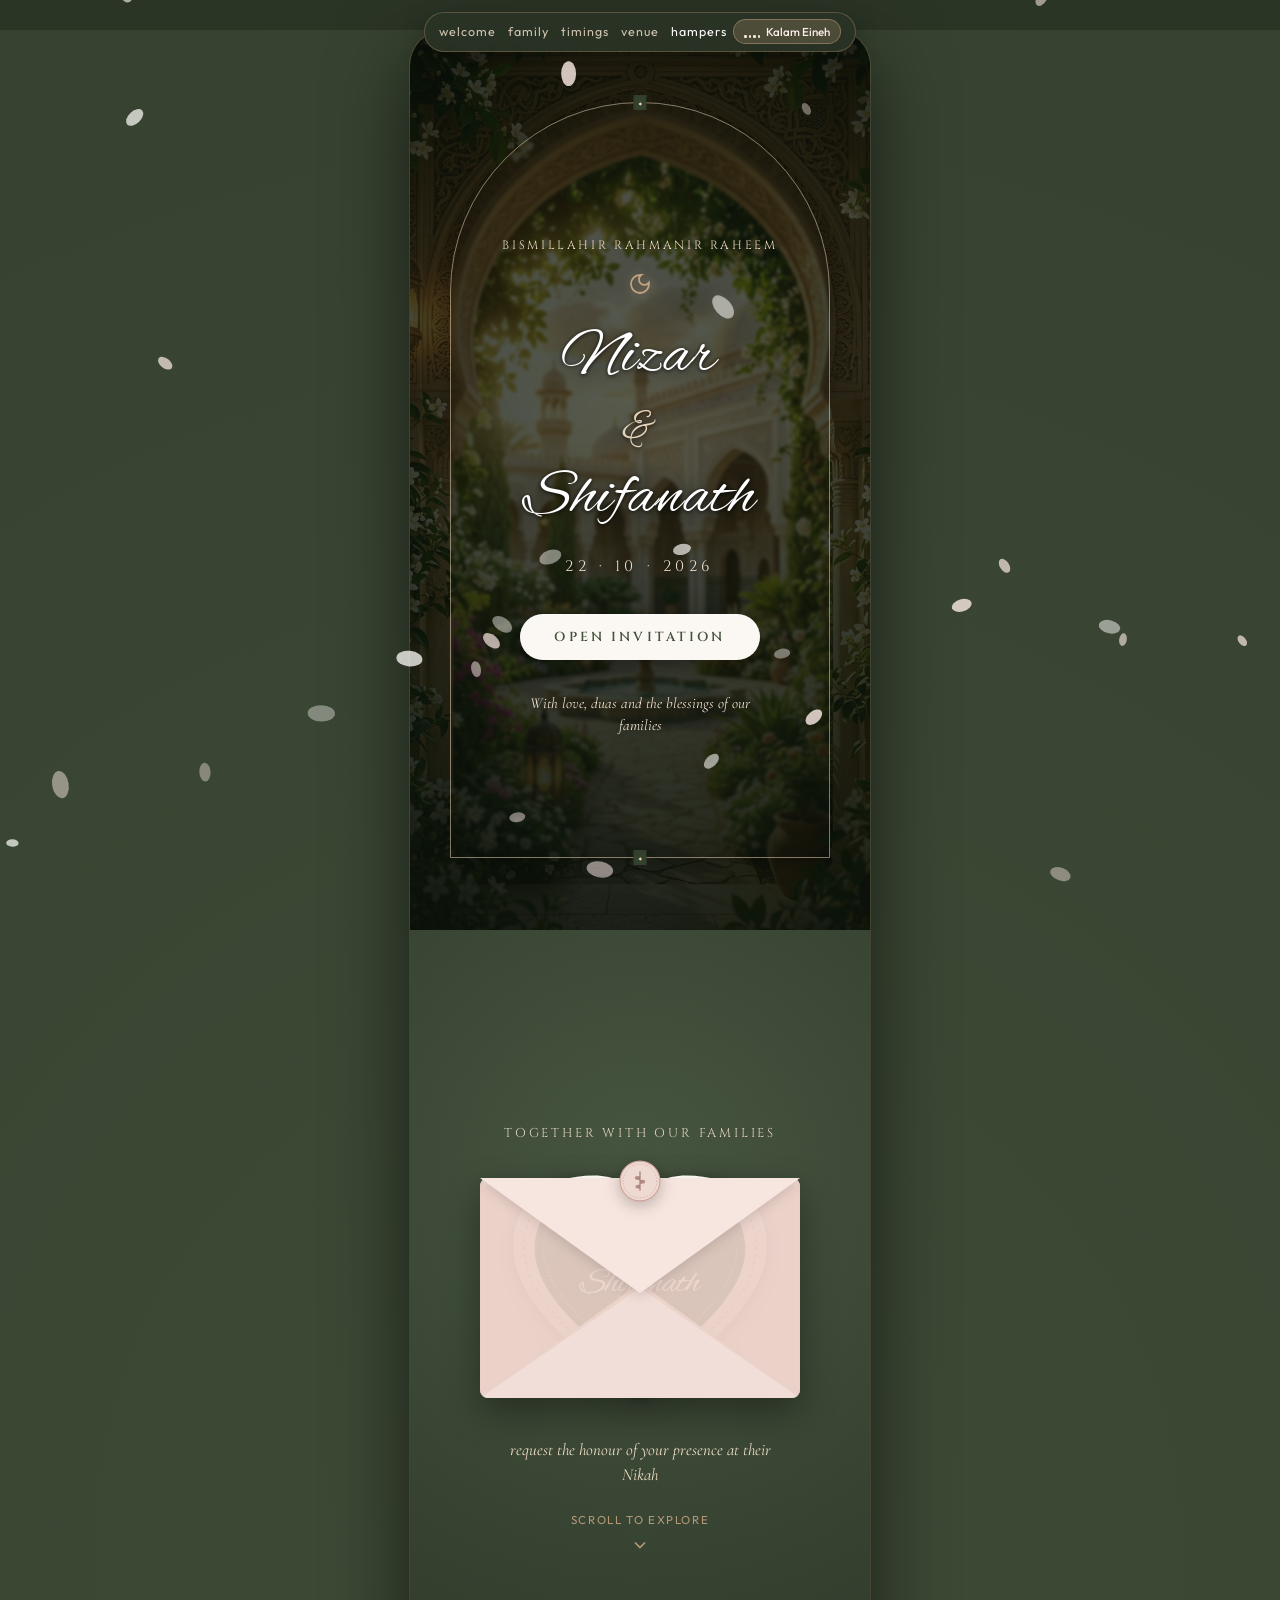
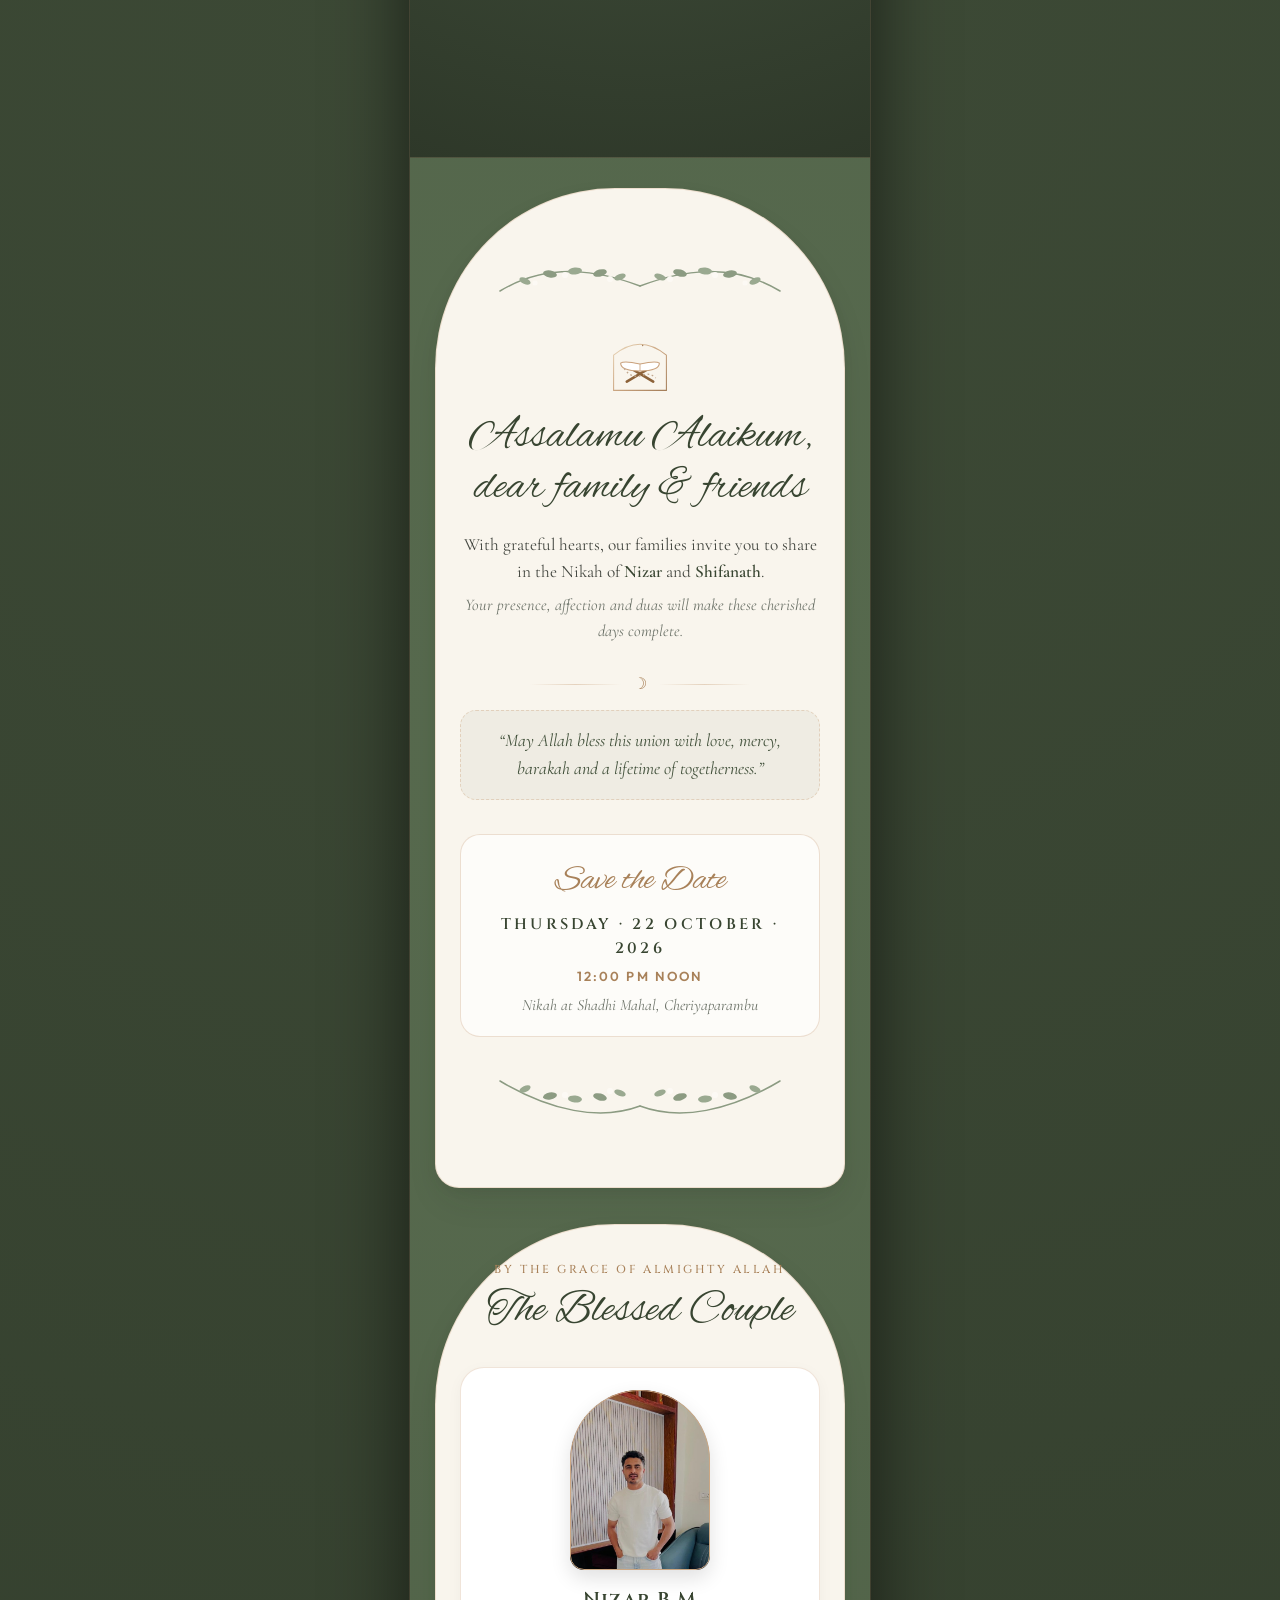
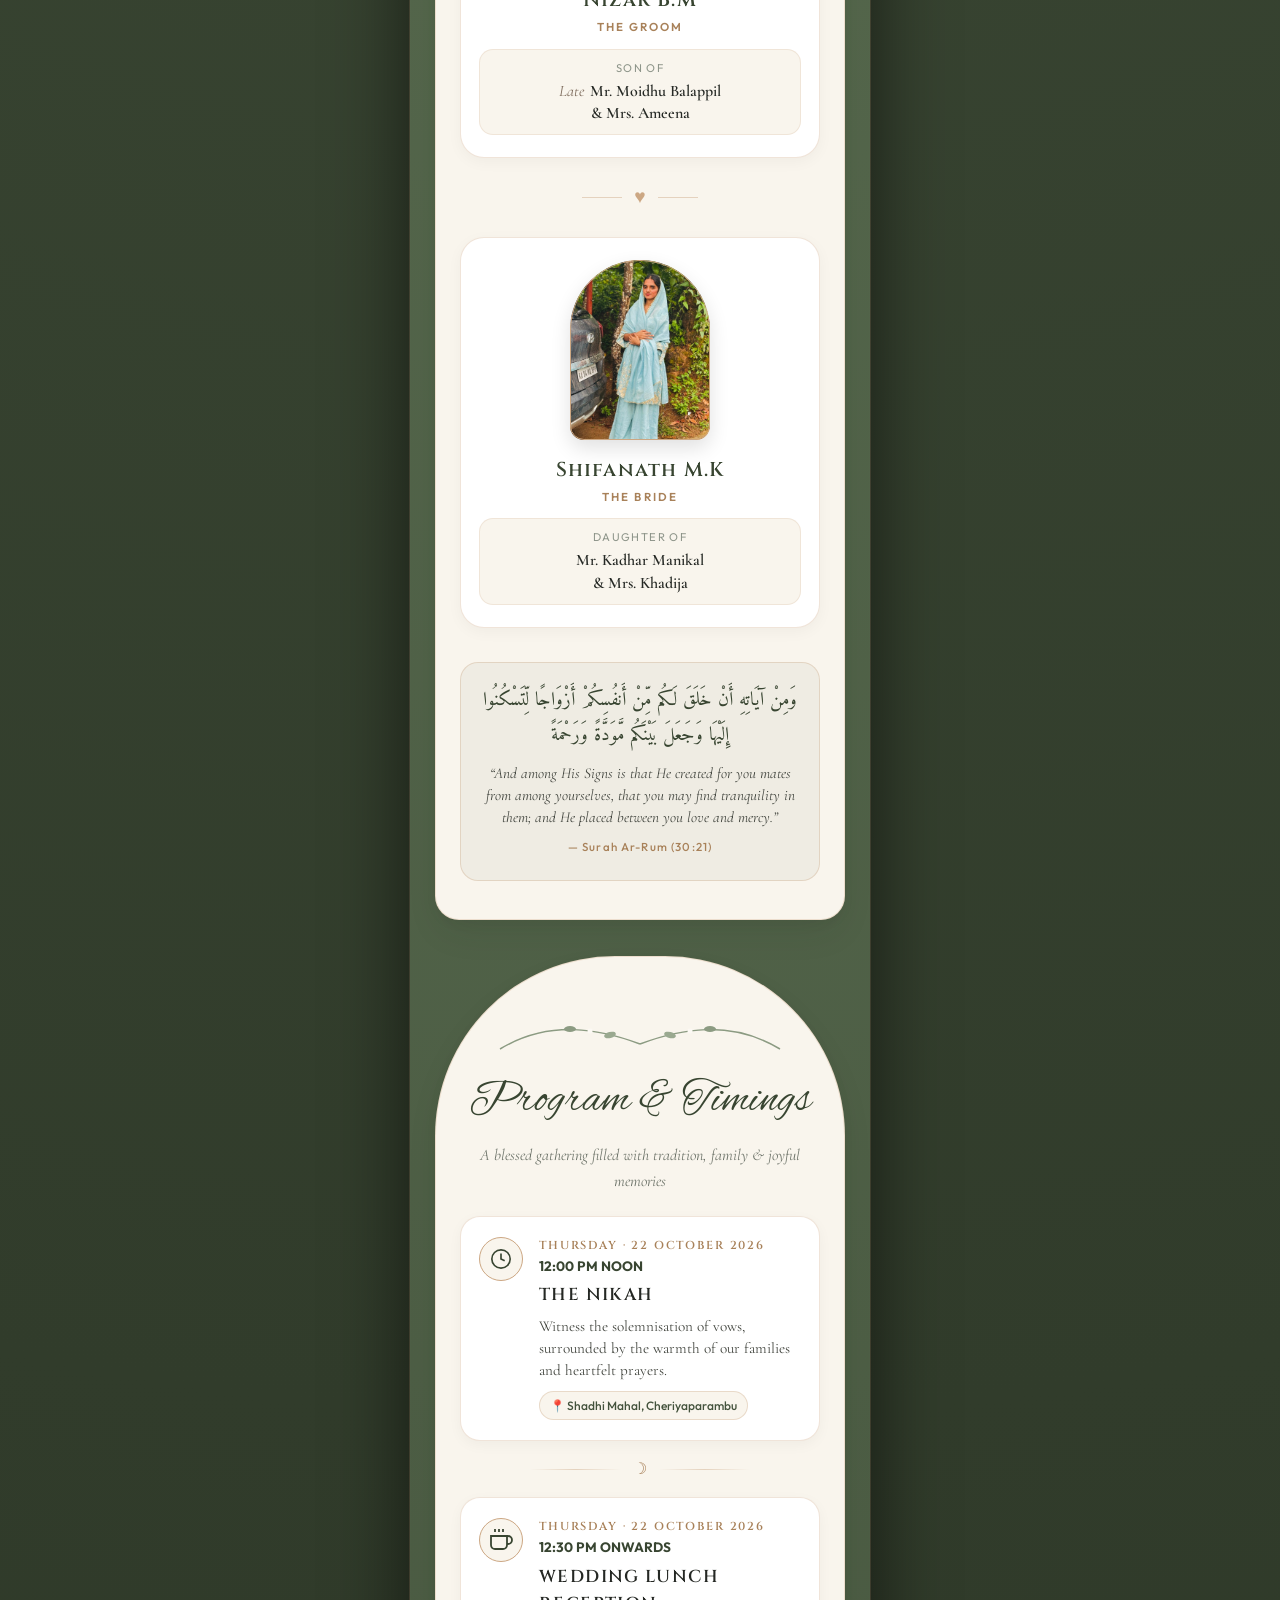
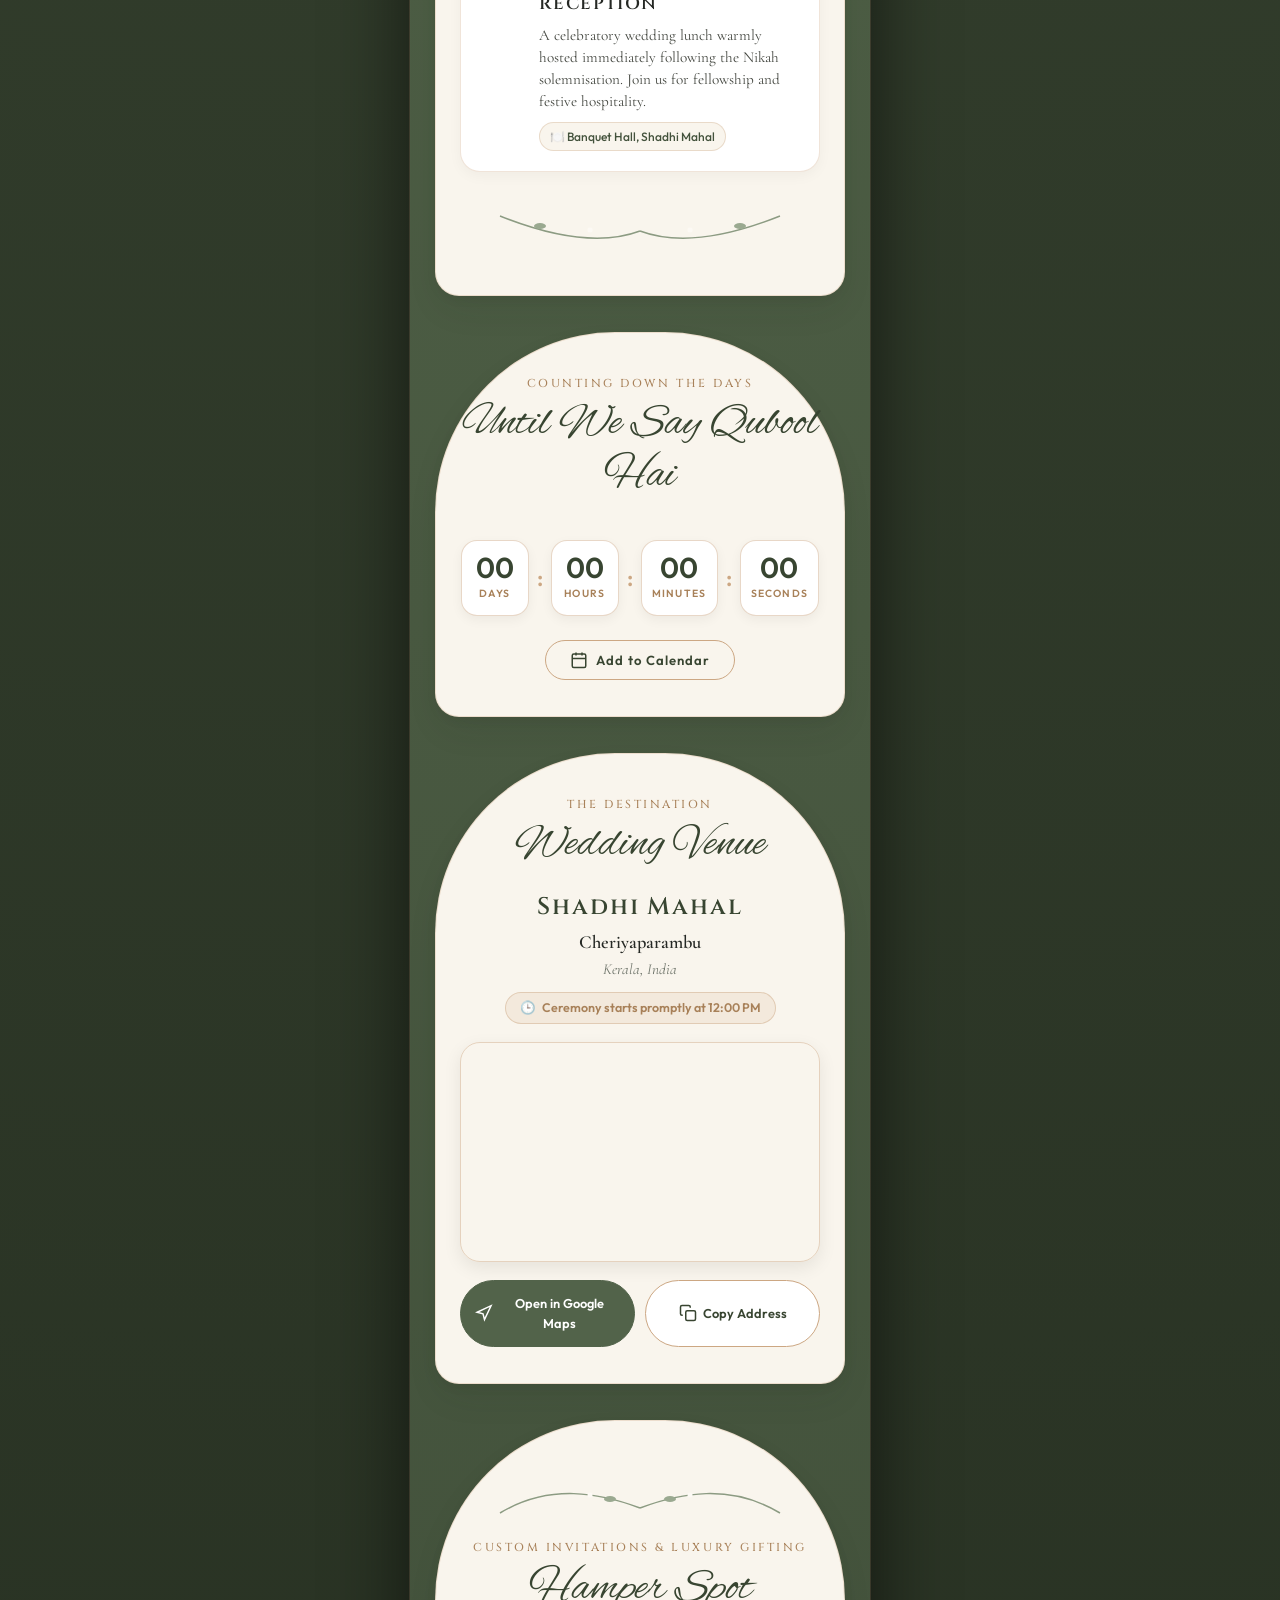
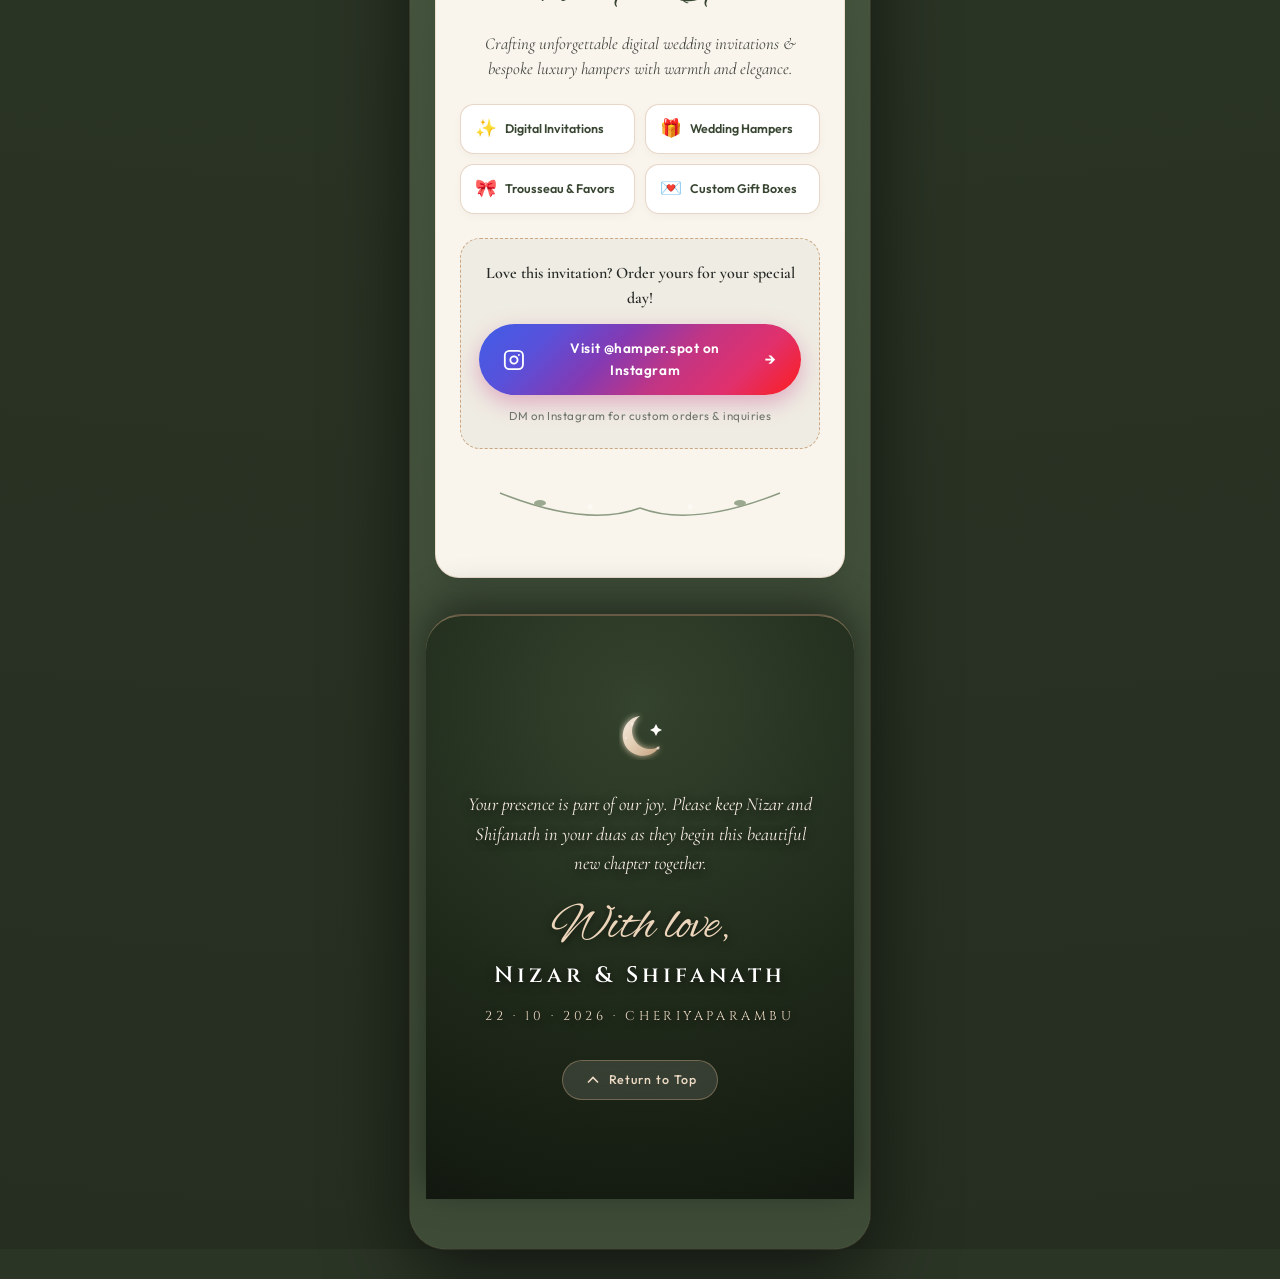
==== commit 62b2ae24: "Deploy wedding invitation website to root for GitHub Pages" ====
--- a/nikah-invitation/index.html
+++ b/nikah-invitation/index.html
@@ -2,690 +2,14 @@
 <html lang="en">
 <head>
   <meta charset="UTF-8">
-  <meta name="viewport" content="width=device-width, initial-scale=1.0">
-  <title>Nikah Ceremony | Nizar &amp; Shifanath</title>
-  
-  <!-- SEO & Social Sharing Meta Tags -->
-  <meta name="description" content="You are cordially invited to celebrate the blessed Nikah of Nizar B.M and Shifanath M.K on Thursday, 22 October 2026 at 12:00 PM at Shadhi Mahal, Cheriyaparambu. Lunch followed after Nikah.">
-  <meta property="og:title" content="Nikah Invitation | Nizar &amp; Shifanath">
-  <meta property="og:description" content="With love, duas and blessings of our families. 22 October 2026 · Shadhi Mahal, Cheriyaparambu.">
-  <meta property="og:image" content="assets/images/hero_garden.jpg">
-  <meta property="og:type" content="website">
-
-  <!-- Google Fonts Preconnect -->
-  <link rel="preconnect" href="https://fonts.googleapis.com">
-  <link rel="preconnect" href="https://fonts.gstatic.com" crossorigin>
-  <link href="https://fonts.googleapis.com/css2?family=Alex+Brush&family=Amiri:ital,wght@0,400;0,700;1,400&family=Cinzel:wght@400;500;600;700&family=Cormorant+Garamond:ital,wght@0,400;0,500;0,600;0,700;1,400;1,600&family=Great+Vibes&family=Outfit:wght@300;400;500;600;700&display=swap" rel="stylesheet">
-
-  <!-- Stylesheet -->
-  <link rel="stylesheet" href="css/style.css">
+  <meta http-equiv="refresh" content="0; url=../">
+  <link rel="canonical" href="../">
+  <title>Redirecting to Nikah Ceremony | Nizar &amp; Shifanath...</title>
+  <script>
+    window.location.replace('../');
+  </script>
 </head>
 <body>
-
-  <!-- Floating Falling Petals Canvas -->
-  <canvas id="petalsCanvas" aria-hidden="true"></canvas>
-
-  <!-- ==========================================================================
-       BACKGROUND AUDIO PLAYER (Kalam Eineh)
-       ========================================================================== -->
-  <audio id="bgAudio" loop preload="auto">
-    <source src="assets/audio/kalam-eineh.m4a" type="audio/mp4">
-    <source src="assets/audio/kalam-eineh.webm" type="audio/webm">
-    <source src="assets/audio/bi-saraha-clean.m4a" type="audio/mp4">
-  </audio>
-
-  <!-- ==========================================================================
-       FLOATING NAVIGATION & AUDIO CONTROLS
-       ========================================================================== -->
-  <header id="siteHeader" class="site-header" aria-label="Main Navigation">
-    <nav class="nav-container">
-      <ul class="nav-links">
-        <li><a href="#welcome" class="nav-link" id="navWelcome">welcome</a></li>
-        <li><a href="#family" class="nav-link" id="navFamily">family</a></li>
-        <li><a href="#timings" class="nav-link" id="navTimings">timings</a></li>
-        <li><a href="#venue" class="nav-link" id="navVenue">venue</a></li>
-        <li><a href="#hampers" class="nav-link" id="navHampers">hampers</a></li>
-      </ul>
-
-      <!-- Music Pill Button: Kalam Eineh -->
-      <button id="btnToggleMusic" class="music-pill" type="button" aria-label="Toggle background music: Kalam Eineh" title="Kalam Eineh - Sherine (كلام عينيه)">
-        <span class="music-bars" aria-hidden="true">
-          <span class="bar bar-1"></span>
-          <span class="bar bar-2"></span>
-          <span class="bar bar-3"></span>
-          <span class="bar bar-4"></span>
-        </span>
-        <span class="music-label">Kalam Eineh</span>
-      </button>
-    </nav>
-  </header>
-
-  <!-- ==========================================================================
-       APP CONTAINER (Mobile-First Luxury Container)
-       ========================================================================== -->
-  <div class="invitation-wrapper">
-
-    <!-- ========================================================================
-         SCREEN 1: THE SIGNATURE ARCH HERO SCREEN ("OPEN INVITATION")
-         ======================================================================== -->
-    <section id="heroScreen" class="hero-screen" aria-label="Wedding Invitation Cover">
-      <div class="hero-bg-media">
-        <img src="assets/images/hero_garden.jpg" alt="Enchanted Garden Courtyard" class="hero-img">
-        <div class="hero-vignette-overlay"></div>
-      </div>
-
-      <!-- Outer Arch Frame with Diamond Accents -->
-      <div class="hero-arch-frame">
-        <div class="arch-diamond-top" aria-hidden="true">◆</div>
-
-        <div class="hero-content">
-          <p class="bismillah-text">BISMILLAHIR RAHMANIR RAHEEM</p>
-          
-          <div class="crescent-icon" aria-hidden="true">
-            <svg width="24" height="24" viewBox="0 0 24 24" fill="none" stroke="currentColor" stroke-width="1.8">
-              <path d="M12 3a9 9 0 1 0 9 9c0-.46-.04-.92-.1-1.36a5.324 5.324 0 0 1-4.4 2.26 5.5 5.5 0 0 1-5.5-5.5c0-1.88.94-3.53 2.38-4.52A9.13 9.13 0 0 0 12 3z"/>
-            </svg>
-          </div>
-
-          <h1 class="couple-names-hero">Nizar<br><span class="ampersand">&amp;</span><br>Shifanath</h1>
-
-          <p class="wedding-date-hero">22 &middot; 10 &middot; 2026</p>
-
-          <button id="btnOpenInvitation" class="btn-open-pill" type="button" aria-haspopup="dialog">
-            <span class="btn-text">OPEN INVITATION</span>
-            <span class="btn-glow" aria-hidden="true"></span>
-          </button>
-
-          <p class="hero-blessing-text">With love, duas and the blessings of our families</p>
-        </div>
-
-        <div class="arch-diamond-bottom" aria-hidden="true">◆</div>
-      </div>
-    </section>
-
-    <!-- ========================================================================
-         ENVELOPE REVEAL SECTION
-         ======================================================================== -->
-    <div id="envelopeSection" class="envelope-section">
-      <div class="envelope-container">
-        
-        <p class="together-families-text">TOGETHER WITH OUR FAMILIES</p>
-
-        <!-- Interactive 3D Envelope Box -->
-        <div id="interactiveEnvelope" class="interactive-envelope" role="button" tabindex="0" aria-label="Open wedding invitation envelope">
-          <!-- Back of envelope -->
-          <div class="envelope-back"></div>
-
-          <!-- Letter Card with Scalloped Lace Heart -->
-          <div id="envelopeLetter" class="envelope-letter">
-            <div class="lace-heart-card">
-              <!-- Scalloped Lace Heart SVG Border -->
-              <svg class="lace-heart-svg" viewBox="0 0 320 280" fill="none" xmlns="http://www.w3.org/2000/svg">
-                <defs>
-                  <filter id="laceShadow" x="-10%" y="-10%" width="120%" height="120%">
-                    <feDropShadow dx="0" dy="4" stdDeviation="6" flood-color="rgba(0,0,0,0.25)"/>
-                  </filter>
-                  <linearGradient id="sageGrad" x1="0%" y1="0%" x2="100%" y2="100%">
-                    <stop offset="0%" stop-color="#4e5c46" />
-                    <stop offset="100%" stop-color="#3b4834" />
-                  </linearGradient>
-                  <linearGradient id="laceGrad" x1="0%" y1="0%" x2="0%" y2="100%">
-                    <stop offset="0%" stop-color="#fdf9f5" />
-                    <stop offset="50%" stop-color="#f3e7db" />
-                    <stop offset="100%" stop-color="#e8d5c4" />
-                  </linearGradient>
-                </defs>
-
-                <!-- Outer Scalloped Lace Heart Silhouette -->
-                <path d="M160 262 C80 205, 18 152, 18 92 C18 42, 58 14, 108 14 C132 14, 150 24, 160 38 C170 24, 188 14, 212 14 C262 14, 302 42, 302 92 C302 152, 240 205, 160 262 Z"
-                      fill="url(#laceGrad)" filter="url(#laceShadow)"/>
-
-                <!-- Delicate Lace Eyelet Perforations & Scallop Beads -->
-                <path d="M160 252 C88 200, 30 148, 30 94 C30 48, 66 22, 110 22 C132 22, 150 32, 160 46 C170 32, 188 22, 210 22 C254 22, 290 48, 290 94 C290 148, 232 200, 160 252 Z"
-                      stroke="#cca783" stroke-width="2" stroke-dasharray="3,5" fill="none"/>
-
-                <!-- Inner Sage Green Heart -->
-                <path d="M160 240 C95 192, 42 144, 42 96 C42 55, 74 30, 112 30 C132 30, 150 40, 160 52 C170 40, 188 30, 208 30 C246 30, 278 55, 278 96 C278 144, 225 192, 160 240 Z"
-                      fill="url(#sageGrad)"/>
-
-                <!-- Gold Filigree Inner Lining -->
-                <path d="M160 230 C100 185, 52 140, 52 98 C52 62, 80 38, 112 38 C130 38, 148 48, 160 60 C172 48, 190 38, 208 38 C240 38, 268 62, 268 98 C268 140, 220 185, 160 230 Z"
-                      stroke="#d8bf9a" stroke-width="1.2" stroke-dasharray="2,3" fill="none" opacity="0.8"/>
-              </svg>
-
-              <!-- Names inside Lace Heart -->
-              <div class="heart-names-content">
-                <span class="heart-name">Nizar</span>
-                <span class="heart-ampersand">&amp;</span>
-                <span class="heart-name">Shifanath</span>
-              </div>
-            </div>
-          </div>
-
-          <!-- Front Pocket & Flap of Envelope -->
-          <div class="envelope-pocket">
-            <div class="envelope-bottom-fold"></div>
-            <div class="envelope-left-fold"></div>
-            <div class="envelope-right-fold"></div>
-          </div>
-
-          <div id="envelopeFlap" class="envelope-flap">
-            <!-- Wax Seal with Olive Sprig -->
-            <div id="waxSeal" class="wax-seal" title="Tap to open">
-              <svg viewBox="0 0 60 60" width="46" height="46" fill="none">
-                <circle cx="30" cy="30" r="26" fill="#eed9d3" stroke="#cca599" stroke-width="1.5"/>
-                <circle cx="30" cy="30" r="22" stroke="#cca599" stroke-width="0.8" stroke-dasharray="2 2"/>
-                <path d="M30 18 Q30 34 30 42" stroke="#a07a6e" stroke-width="1.5" stroke-linecap="round"/>
-                <path d="M30 24 Q24 22 23 26 Q25 30 30 28" fill="#a07a6e" opacity="0.8"/>
-                <path d="M30 29 Q36 27 37 31 Q35 35 30 33" fill="#a07a6e" opacity="0.8"/>
-                <path d="M30 35 Q24 34 24 38 Q26 41 30 39" fill="#a07a6e" opacity="0.8"/>
-              </svg>
-            </div>
-          </div>
-        </div>
-
-        <p class="request-honour-text">request the honour of your presence at their Nikah</p>
-
-        <!-- Tap or Scroll Indicator -->
-        <div class="scroll-cue" aria-hidden="true">
-          <span class="scroll-cue-text">Scroll to explore</span>
-          <svg class="scroll-cue-arrow" width="20" height="20" viewBox="0 0 24 24" fill="none" stroke="currentColor" stroke-width="2">
-            <path d="M6 9l6 6 6-6"/>
-          </svg>
-        </div>
-
-      </div>
-    </div>
-
-    <!-- ========================================================================
-         MAIN INVITATION CONTENT
-         ======================================================================== -->
-    <main id="mainContent" class="main-content">
-
-      <!-- ======================================================================
-           SECTION 1: WELCOME & SACRED BLESSINGS CARD
-           ====================================================================== -->
-      <section id="welcome" class="invitation-card-section" aria-label="Welcome and Islamic Blessings">
-        <div class="arched-card">
-          <!-- Top Olive Wreath Garland SVG -->
-          <div class="botanical-arch-top" aria-hidden="true">
-            <svg viewBox="0 0 320 80" class="garland-svg" fill="none">
-              <path d="M160 55 C120 40 70 30 20 60" stroke="#7d8f74" stroke-width="1.5" stroke-linecap="round"/>
-              <path d="M160 55 C200 40 250 30 300 60" stroke="#7d8f74" stroke-width="1.5" stroke-linecap="round"/>
-              <ellipse cx="140" cy="46" rx="6" ry="3" transform="rotate(-20 140 46)" fill="#8d9f84"/>
-              <ellipse cx="120" cy="42" rx="7" ry="3.5" transform="rotate(-15 120 42)" fill="#7d8f74"/>
-              <ellipse cx="95" cy="40" rx="7" ry="3.5" transform="rotate(-5 95 40)" fill="#8d9f84"/>
-              <ellipse cx="70" cy="43" rx="7" ry="3.5" transform="rotate(10 70 43)" fill="#7d8f74"/>
-              <ellipse cx="45" cy="50" rx="6" ry="3" transform="rotate(25 45 50)" fill="#8d9f84"/>
-              <circle cx="130" cy="48" r="3" fill="#fdfaf6"/>
-              <circle cx="85" cy="44" r="3" fill="#fdfaf6"/>
-              <circle cx="55" cy="52" r="2.5" fill="#fdfaf6"/>
-              <ellipse cx="180" cy="46" rx="6" ry="3" transform="rotate(20 180 46)" fill="#8d9f84"/>
-              <ellipse cx="200" cy="42" rx="7" ry="3.5" transform="rotate(15 200 42)" fill="#7d8f74"/>
-              <ellipse cx="225" cy="40" rx="7" ry="3.5" transform="rotate(5 225 40)" fill="#8d9f84"/>
-              <ellipse cx="250" cy="43" rx="7" ry="3.5" transform="rotate(-10 250 43)" fill="#7d8f74"/>
-              <ellipse cx="275" cy="50" rx="6" ry="3" transform="rotate(-25 275 50)" fill="#8d9f84"/>
-              <circle cx="190" cy="48" r="3" fill="#fdfaf6"/>
-              <circle cx="235" cy="44" r="3" fill="#fdfaf6"/>
-              <circle cx="265" cy="52" r="2.5" fill="#fdfaf6"/>
-            </svg>
-          </div>
-
-          <!-- Quran & Rehal Medallion Vignette -->
-          <div class="quran-medallion-wrap">
-            <div class="medallion-frame">
-              <svg viewBox="0 0 100 80" class="rehal-svg" fill="none">
-                <defs>
-                  <linearGradient id="goldMedal" x1="0" y1="0" x2="1" y2="1">
-                    <stop offset="0%" stop-color="#e9d6b9"/>
-                    <stop offset="50%" stop-color="#cca783"/>
-                    <stop offset="100%" stop-color="#a47d58"/>
-                  </linearGradient>
-                </defs>
-                <path d="M20 70 L20 30 Q50 5 80 30 L80 70 Z" fill="#f9f5ed" stroke="url(#goldMedal)" stroke-width="1.2"/>
-                <path d="M35 60 L65 42 M65 60 L35 42" stroke="#8c6239" stroke-width="3" stroke-linecap="round"/>
-                <path d="M50 40 Q32 36 28 39 Q28 48 50 48 Q72 48 72 39 Q68 36 50 40 Z" fill="#fff" stroke="#caa27d" stroke-width="1.2"/>
-                <path d="M50 40 L50 48" stroke="#cca783" stroke-width="1"/>
-                <path d="M32 45 Q40 58 55 52 Q62 50 68 56" stroke="#c0a68d" stroke-width="1.5" stroke-dasharray="2,3"/>
-                <path d="M48 20 A3 3 0 0 0 52 23 A3 3 0 0 1 48 20" fill="#a47d58"/>
-                <circle cx="53" cy="19" r="0.8" fill="#a47d58"/>
-              </svg>
-            </div>
-          </div>
-
-          <!-- Greeting -->
-          <h2 class="script-title">Assalamu Alaikum,<br>dear family &amp; friends</h2>
-
-          <div class="card-body-text">
-            <p>
-              With grateful hearts, our families invite you to share in the Nikah of 
-              <strong>Nizar</strong> and <strong>Shifanath</strong>.
-            </p>
-            <p class="blessing-sentence">
-              Your presence, affection and duas will make these cherished days complete.
-            </p>
-          </div>
-
-          <!-- Moon divider -->
-          <div class="crescent-divider" aria-hidden="true">
-            <span class="divider-line"></span>
-            <span class="moon-symbol">☽</span>
-            <span class="divider-line"></span>
-          </div>
-
-          <!-- Islamic Dua -->
-          <blockquote class="islamic-dua">
-            &ldquo;May Allah bless this union with love, mercy, barakah and a lifetime of togetherness.&rdquo;
-          </blockquote>
-
-          <!-- Save the Date -->
-          <div class="save-the-date-block">
-            <p class="save-the-date-script">Save the Date</p>
-            <p class="date-caps">THURSDAY &middot; 22 OCTOBER &middot; 2026</p>
-            <p class="time-caps">12:00 PM NOON</p>
-            <p class="venue-caps">Nikah at Shadhi Mahal, Cheriyaparambu</p>
-          </div>
-
-          <!-- Bottom Olive Wreath Garland SVG -->
-          <div class="botanical-arch-bottom" aria-hidden="true">
-            <svg viewBox="0 0 320 80" class="garland-svg-bottom" fill="none">
-              <path d="M20 20 C70 50 120 60 160 45" stroke="#7d8f74" stroke-width="1.5" stroke-linecap="round"/>
-              <path d="M300 20 C250 50 200 60 160 45" stroke="#7d8f74" stroke-width="1.5" stroke-linecap="round"/>
-              <ellipse cx="45" cy="28" rx="6" ry="3" transform="rotate(-25 45 28)" fill="#8d9f84"/>
-              <ellipse cx="70" cy="35" rx="7" ry="3.5" transform="rotate(-10 70 35)" fill="#7d8f74"/>
-              <ellipse cx="95" cy="38" rx="7" ry="3.5" transform="rotate(5 95 38)" fill="#8d9f84"/>
-              <ellipse cx="120" cy="36" rx="7" ry="3.5" transform="rotate(15 120 36)" fill="#7d8f74"/>
-              <ellipse cx="140" cy="32" rx="6" ry="3" transform="rotate(20 140 32)" fill="#8d9f84"/>
-              <ellipse cx="275" cy="28" rx="6" ry="3" transform="rotate(25 275 28)" fill="#8d9f84"/>
-              <ellipse cx="250" cy="35" rx="7" ry="3.5" transform="rotate(10 250 35)" fill="#7d8f74"/>
-              <ellipse cx="225" cy="38" rx="7" ry="3.5" transform="rotate(-5 225 38)" fill="#8d9f84"/>
-              <ellipse cx="200" cy="36" rx="7" ry="3.5" transform="rotate(-15 200 36)" fill="#7d8f74"/>
-              <ellipse cx="180" cy="32" rx="6" ry="3" transform="rotate(-20 180 32)" fill="#8d9f84"/>
-              <circle cx="85" cy="34" r="3" fill="#fdfaf6"/>
-              <circle cx="130" cy="30" r="3" fill="#fdfaf6"/>
-              <circle cx="190" cy="30" r="3" fill="#fdfaf6"/>
-              <circle cx="235" cy="34" r="3" fill="#fdfaf6"/>
-            </svg>
-          </div>
-        </div>
-      </section>
-
-      <!-- ======================================================================
-           SECTION 2: THE BRIDE & GROOM AND FAMILIES (Groom's Father: Late)
-           ====================================================================== -->
-      <section id="family" class="invitation-card-section" aria-label="Bride and Groom and Parents">
-        <div class="arched-card family-card">
-          <p class="section-eyebrow">BY THE GRACE OF ALMIGHTY ALLAH</p>
-          <h2 class="script-title">The Blessed Couple</h2>
-          
-          <div class="couple-grid">
-            <!-- Groom Card -->
-            <div class="person-card groom-profile">
-              <div class="person-photo-arch">
-                <img src="assets/images/groom.jpg" alt="Groom Nizar B.M" class="person-photo" loading="lazy">
-                <div class="photo-gold-border" aria-hidden="true"></div>
-              </div>
-              <h3 class="person-name">Nizar B.M</h3>
-              <p class="person-title">THE GROOM</p>
-              <div class="parents-box">
-                <span class="parent-label">Son of</span>
-                <p class="parent-names"><span class="late-title">Late</span> Mr. Moidhu Balappil<br>&amp; Mrs. Ameena</p>
-              </div>
-            </div>
-
-            <!-- Couple Heart Centerpiece -->
-            <div class="couple-connector" aria-hidden="true">
-              <span class="connector-line"></span>
-              <span class="connector-heart">&hearts;</span>
-              <span class="connector-line"></span>
-            </div>
-
-            <!-- Bride Card -->
-            <div class="person-card bride-profile">
-              <div class="person-photo-arch">
-                <img src="assets/images/bride.jpg" alt="Bride Shifanath M.K" class="person-photo" loading="lazy">
-                <div class="photo-gold-border" aria-hidden="true"></div>
-              </div>
-              <h3 class="person-name">Shifanath M.K</h3>
-              <p class="person-title">THE BRIDE</p>
-              <div class="parents-box">
-                <span class="parent-label">Daughter of</span>
-                <p class="parent-names">Mr. Kadhar Manikal<br>&amp; Mrs. Khadija</p>
-              </div>
-            </div>
-          </div>
-
-          <!-- Quran Verse on Marriage -->
-          <div class="quran-quote-box">
-            <div class="arabic-script" lang="ar" dir="rtl">
-              وَمِنْ آيَاتِهِ أَنْ خَلَقَ لَكُم مِّنْ أَنفُسِكُمْ أَزْوَاجًا لِّتَسْكُنُوا إِلَيْهَا وَجَعَلَ بَيْنَكُم مَّوَدَّةً وَرَحْمَةً
-            </div>
-            <p class="quote-translation">
-              &ldquo;And among His Signs is that He created for you mates from among yourselves, that you may find tranquility in them; and He placed between you love and mercy.&rdquo;
-            </p>
-            <span class="quote-surah">&mdash; Surah Ar-Rum (30:21)</span>
-          </div>
-        </div>
-      </section>
-
-      <!-- ======================================================================
-           SECTION 3: CELEBRATION TIMINGS & PROGRAM (Lunch Followed after Nikah)
-           ====================================================================== -->
-      <section id="timings" class="invitation-card-section" aria-label="Ceremony Schedule and Events">
-        <div class="arched-card events-card">
-          <!-- Top Olive Garland -->
-          <div class="botanical-arch-top" aria-hidden="true">
-            <svg viewBox="0 0 320 60" class="garland-svg" fill="none">
-              <path d="M160 45 C120 30 70 20 20 50" stroke="#7d8f74" stroke-width="1.5"/>
-              <path d="M160 45 C200 30 250 20 300 50" stroke="#7d8f74" stroke-width="1.5"/>
-              <ellipse cx="130" cy="36" rx="6" ry="3" transform="rotate(-15 130 36)" fill="#8d9f84"/>
-              <ellipse cx="190" cy="36" rx="6" ry="3" transform="rotate(15 190 36)" fill="#8d9f84"/>
-              <ellipse cx="90" cy="30" rx="6" ry="3" fill="#7d8f74"/>
-              <ellipse cx="230" cy="30" rx="6" ry="3" fill="#7d8f74"/>
-              <circle cx="110" cy="32" r="2.5" fill="#fdfaf6"/>
-              <circle cx="210" cy="32" r="2.5" fill="#fdfaf6"/>
-            </svg>
-          </div>
-
-          <h2 class="script-title">Program &amp; Timings</h2>
-          <p class="celebration-subtitle">A blessed gathering filled with tradition, family &amp; joyful memories</p>
-
-          <div class="timeline-container">
-            <!-- Event 1: The Nikah -->
-            <div class="timeline-item">
-              <div class="timeline-badge" aria-hidden="true">
-                <svg width="22" height="22" viewBox="0 0 24 24" fill="none" stroke="currentColor" stroke-width="1.8">
-                  <circle cx="12" cy="12" r="10"/>
-                  <polyline points="12 6 12 12 16 14"/>
-                </svg>
-              </div>
-              <div class="timeline-content">
-                <p class="event-date">THURSDAY &middot; 22 OCTOBER 2026</p>
-                <p class="event-time">12:00 PM NOON</p>
-                <h3 class="event-title">THE NIKAH</h3>
-                <p class="event-desc">
-                  Witness the solemnisation of vows, surrounded by the warmth of our families and heartfelt prayers.
-                </p>
-                <span class="event-location-pill">📍 Shadhi Mahal, Cheriyaparambu</span>
-              </div>
-            </div>
-
-            <!-- Divider with crescent -->
-            <div class="crescent-divider timeline-divider" aria-hidden="true">
-              <span class="divider-line"></span>
-              <span class="moon-symbol">☽</span>
-              <span class="divider-line"></span>
-            </div>
-
-            <!-- Event 2: Lunch followed after Nikah -->
-            <div class="timeline-item">
-              <div class="timeline-badge feast-badge" aria-hidden="true">
-                <svg width="24" height="24" viewBox="0 0 24 24" fill="none" stroke="currentColor" stroke-width="1.8">
-                  <path d="M18 8h1a4 4 0 0 1 0 8h-1"/>
-                  <path d="M2 8h16v9a4 4 0 0 1-4 4H6a4 4 0 0 1-4-4V8z"/>
-                  <line x1="6" y1="1" x2="6" y2="4"/>
-                  <line x1="10" y1="1" x2="10" y2="4"/>
-                  <line x1="14" y1="1" x2="14" y2="4"/>
-                </svg>
-              </div>
-              <div class="timeline-content">
-                <p class="event-date">THURSDAY &middot; 22 OCTOBER 2026</p>
-                <p class="event-time">12:30 PM ONWARDS</p>
-                <h3 class="event-title">WEDDING LUNCH RECEPTION</h3>
-                <p class="event-desc">
-                  A celebratory wedding lunch warmly hosted immediately following the Nikah solemnisation. Join us for fellowship and festive hospitality.
-                </p>
-                <span class="event-location-pill">🍽️ Banquet Hall, Shadhi Mahal</span>
-              </div>
-            </div>
-          </div>
-
-          <!-- Bottom Olive Garland -->
-          <div class="botanical-arch-bottom" aria-hidden="true">
-            <svg viewBox="0 0 320 60" class="garland-svg-bottom" fill="none">
-              <path d="M20 20 C70 40 120 50 160 35" stroke="#7d8f74" stroke-width="1.5"/>
-              <path d="M300 20 C250 40 200 50 160 35" stroke="#7d8f74" stroke-width="1.5"/>
-              <ellipse cx="60" cy="30" rx="6" ry="3" fill="#8d9f84"/>
-              <ellipse cx="260" cy="30" rx="6" ry="3" fill="#8d9f84"/>
-              <circle cx="110" cy="34" r="2.5" fill="#fdfaf6"/>
-              <circle cx="210" cy="34" r="2.5" fill="#fdfaf6"/>
-            </svg>
-          </div>
-        </div>
-      </section>
-
-      <!-- ======================================================================
-           SECTION 4: LIVE COUNTDOWN & CALENDAR
-           ====================================================================== -->
-      <section class="invitation-card-section" aria-label="Countdown to Wedding">
-        <div class="arched-card countdown-card">
-          <p class="section-eyebrow">COUNTING DOWN THE DAYS</p>
-          <h2 class="script-title">Until We Say Qubool Hai</h2>
-
-          <div id="countdownGrid" class="countdown-grid" role="timer" aria-live="polite">
-            <div class="countdown-unit">
-              <span id="countDays" class="unit-number">--</span>
-              <span class="unit-label">DAYS</span>
-            </div>
-            <span class="countdown-separator" aria-hidden="true">:</span>
-            <div class="countdown-unit">
-              <span id="countHours" class="unit-number">--</span>
-              <span class="unit-label">HOURS</span>
-            </div>
-            <span class="countdown-separator" aria-hidden="true">:</span>
-            <div class="countdown-unit">
-              <span id="countMins" class="unit-number">--</span>
-              <span class="unit-label">MINUTES</span>
-            </div>
-            <span class="countdown-separator" aria-hidden="true">:</span>
-            <div class="countdown-unit">
-              <span id="countSecs" class="unit-number">--</span>
-              <span class="unit-label">SECONDS</span>
-            </div>
-          </div>
-
-          <div class="calendar-actions">
-            <button id="btnAddToCalendar" class="btn-calendar" type="button">
-              <svg width="18" height="18" viewBox="0 0 24 24" fill="none" stroke="currentColor" stroke-width="2">
-                <rect x="3" y="4" width="18" height="18" rx="2" ry="2"/>
-                <line x1="16" y1="2" x2="16" y2="6"/>
-                <line x1="8" y1="2" x2="8" y2="6"/>
-                <line x1="3" y1="10" x2="21" y2="10"/>
-              </svg>
-              <span>Add to Calendar</span>
-            </button>
-          </div>
-        </div>
-      </section>
-
-      <!-- ======================================================================
-           SECTION 5: VENUE & DIRECTIONS
-           ====================================================================== -->
-      <section id="venue" class="invitation-card-section" aria-label="Venue and Location">
-        <div class="arched-card venue-card">
-          <p class="section-eyebrow">THE DESTINATION</p>
-          <h2 class="script-title">Wedding Venue</h2>
-
-          <div class="venue-details-box">
-            <h3 class="venue-name">Shadhi Mahal</h3>
-            <p class="venue-area">Cheriyaparambu</p>
-            <p class="venue-sub">Kerala, India</p>
-
-            <div class="venue-time-badge">
-              <span class="venue-clock-icon">🕒</span>
-              <span>Ceremony starts promptly at 12:00 PM</span>
-            </div>
-          </div>
-
-          <!-- Location Map Frame -->
-          <div class="map-embed-wrapper">
-            <iframe 
-              src="https://www.google.com/maps?q=Shadhi+Mahal+Cheriyaparambu&output=embed" 
-              class="google-map-iframe" 
-              loading="lazy" 
-              referrerpolicy="no-referrer-when-downgrade"
-              title="Google Map location of Shadhi Mahal, Cheriyaparambu">
-            </iframe>
-          </div>
-
-          <!-- Venue Action Buttons -->
-          <div class="venue-action-buttons">
-            <a href="https://maps.google.com/?q=Shadhi+Mahal+Cheriyaparambu" target="_blank" rel="noopener noreferrer" class="btn-venue-action primary" id="btnOpenMaps">
-              <svg width="18" height="18" viewBox="0 0 24 24" fill="none" stroke="currentColor" stroke-width="2">
-                <polygon points="3 11 22 2 13 21 11 13 3 11"/>
-              </svg>
-              <span>Open in Google Maps</span>
-            </a>
-
-            <button type="button" class="btn-venue-action secondary" id="btnCopyAddress">
-              <svg width="18" height="18" viewBox="0 0 24 24" fill="none" stroke="currentColor" stroke-width="2">
-                <rect x="9" y="9" width="13" height="13" rx="2" ry="2"/>
-                <path d="M5 15H4a2 2 0 0 1-2-2V4a2 2 0 0 1 2-2h9a2 2 0 0 1 2 2v1"/>
-              </svg>
-              <span id="copyBtnText">Copy Address</span>
-            </button>
-          </div>
-        </div>
-      </section>
-
-      <!-- ======================================================================
-           SECTION 6: INVITATION ORDERS & HAMPERS — HAMPER SPOT
-           ====================================================================== -->
-      <section id="hampers" class="invitation-card-section" aria-label="Hamper Spot Custom Invitations and Hampers">
-        <div class="arched-card hamper-spot-card">
-          <!-- Top Olive Garland -->
-          <div class="botanical-arch-top" aria-hidden="true">
-            <svg viewBox="0 0 320 60" class="garland-svg" fill="none">
-              <path d="M160 45 C120 30 70 20 20 50" stroke="#7d8f74" stroke-width="1.5"/>
-              <path d="M160 45 C200 30 250 20 300 50" stroke="#7d8f74" stroke-width="1.5"/>
-              <ellipse cx="130" cy="36" rx="6" ry="3" fill="#8d9f84"/>
-              <ellipse cx="190" cy="36" rx="6" ry="3" fill="#8d9f84"/>
-              <circle cx="110" cy="32" r="2.5" fill="#fdfaf6"/>
-              <circle cx="210" cy="32" r="2.5" fill="#fdfaf6"/>
-            </svg>
-          </div>
-
-          <p class="section-eyebrow">CUSTOM INVITATIONS &amp; LUXURY GIFTING</p>
-          <h2 class="script-title">Hamper Spot</h2>
-          
-          <p class="hamper-tagline">
-            Crafting unforgettable digital wedding invitations &amp; bespoke luxury hampers with warmth and elegance.
-          </p>
-
-          <!-- Hamper Offerings Grid -->
-          <div class="hamper-features-grid">
-            <div class="hamper-feature-pill">
-              <span class="feature-icon">✨</span>
-              <span class="feature-title">Digital Invitations</span>
-            </div>
-            <div class="hamper-feature-pill">
-              <span class="feature-icon">🎁</span>
-              <span class="feature-title">Wedding Hampers</span>
-            </div>
-            <div class="hamper-feature-pill">
-              <span class="feature-icon">🎀</span>
-              <span class="feature-title">Trousseau &amp; Favors</span>
-            </div>
-            <div class="hamper-feature-pill">
-              <span class="feature-icon">💌</span>
-              <span class="feature-title">Custom Gift Boxes</span>
-            </div>
-          </div>
-
-          <div class="hamper-cta-box">
-            <p class="hamper-prompt-text">Love this invitation? Order yours for your special day!</p>
-            
-            <a href="https://www.instagram.com/hamper.spot?xtok=aG1zZnZma3k3bDJi&utm_source=qr" 
-               target="_blank" 
-               rel="noopener noreferrer" 
-               class="btn-hamper-instagram"
-               id="btnHamperInstagram">
-              <!-- Instagram Gradient Logo SVG -->
-              <svg width="22" height="22" viewBox="0 0 24 24" fill="none" stroke="currentColor" stroke-width="2" stroke-linecap="round" stroke-linejoin="round">
-                <rect x="2" y="2" width="20" height="20" rx="5" ry="5"></rect>
-                <path d="M16 11.37A4 4 0 1 1 12.63 8 4 4 0 0 1 16 11.37z"></path>
-                <line x1="17.5" y1="6.5" x2="17.51" y2="6.5"></line>
-              </svg>
-              <span>Visit @hamper.spot on Instagram</span>
-              <span class="btn-arrow" aria-hidden="true">&rarr;</span>
-            </a>
-
-            <span class="instagram-handle-sub">DM on Instagram for custom orders &amp; inquiries</span>
-          </div>
-
-          <!-- Bottom Olive Garland -->
-          <div class="botanical-arch-bottom" aria-hidden="true">
-            <svg viewBox="0 0 320 60" class="garland-svg-bottom" fill="none">
-              <path d="M20 20 C70 40 120 50 160 35" stroke="#7d8f74" stroke-width="1.5"/>
-              <path d="M300 20 C250 40 200 50 160 35" stroke="#7d8f74" stroke-width="1.5"/>
-              <ellipse cx="60" cy="30" rx="6" ry="3" fill="#8d9f84"/>
-              <ellipse cx="260" cy="30" rx="6" ry="3" fill="#8d9f84"/>
-              <circle cx="110" cy="34" r="2.5" fill="#fdfaf6"/>
-              <circle cx="210" cy="34" r="2.5" fill="#fdfaf6"/>
-            </svg>
-          </div>
-        </div>
-      </section>
-
-      <!-- ======================================================================
-           SECTION 7: CLOSING FAMILY BLESSINGS (STUNNING COLOR PALETTE - NO IMAGE)
-           ====================================================================== -->
-      <section class="night-courtyard-section color-only-closing" aria-label="Closing Duas and Family Blessings">
-        
-        <!-- Glowing Crescent & Lantern Decorative Motif -->
-        <div class="closing-celestial-motif" aria-hidden="true">
-          <svg width="60" height="60" viewBox="0 0 60 60" fill="none" class="celestial-crescent-svg">
-            <defs>
-              <linearGradient id="goldGlow" x1="0%" y1="0%" x2="100%" y2="100%">
-                <stop offset="0%" stop-color="#fff6ea"/>
-                <stop offset="50%" stop-color="#ecd5ba"/>
-                <stop offset="100%" stop-color="#cca783"/>
-              </linearGradient>
-              <filter id="softGlow">
-                <feGaussianBlur stdDeviation="3" result="blur"/>
-                <feMerge>
-                  <feMergeNode in="blur"/>
-                  <feMergeNode in="SourceGraphic"/>
-                </feMerge>
-              </filter>
-            </defs>
-            <!-- Crescent Moon -->
-            <path d="M30 10 A20 20 0 1 0 50 40 A15 15 0 0 1 30 10 Z" fill="url(#goldGlow)" filter="url(#softGlow)" opacity="0.95"/>
-            <!-- Radiant Star Sparkles -->
-            <polygon points="46,18 48,22 52,24 48,26 46,30 44,26 40,24 44,22" fill="#fffdfa"/>
-            <circle cx="22" cy="18" r="1.5" fill="#faede8" opacity="0.7"/>
-            <circle cx="16" cy="32" r="1.2" fill="#faede8" opacity="0.6"/>
-            <circle cx="48" cy="42" r="1.5" fill="#faede8" opacity="0.7"/>
-          </svg>
-        </div>
-
-        <div class="night-content-card">
-          <p class="night-dua-text">
-            Your presence is part of our joy. Please keep Nizar and Shifanath in your duas as they begin this beautiful new chapter together.
-          </p>
-
-          <p class="with-love-script">With love,</p>
-          <p class="closing-couple-names">Nizar &amp; Shifanath</p>
-
-          <p class="closing-footer-date">22 &middot; 10 &middot; 2026 &middot; CHERIYAPARAMBU</p>
-
-          <button id="btnScrollToTop" class="btn-back-to-top" type="button" aria-label="Back to top">
-            <svg width="20" height="20" viewBox="0 0 24 24" fill="none" stroke="currentColor" stroke-width="2">
-              <path d="M18 15l-6-6-6 6"/>
-            </svg>
-            <span>Return to Top</span>
-          </button>
-        </div>
-      </section>
-
-    </main>
-
-  </div>
-
-  <!-- Toast Notification -->
-  <div id="toastNotification" class="toast-notification" role="status" aria-live="polite" hidden></div>
-
-  <!-- JavaScript -->
-  <script src="js/script.js"></script>
+  <p>Redirecting to <a href="../">Nikah Invitation</a>...</p>
 </body>
 </html>
